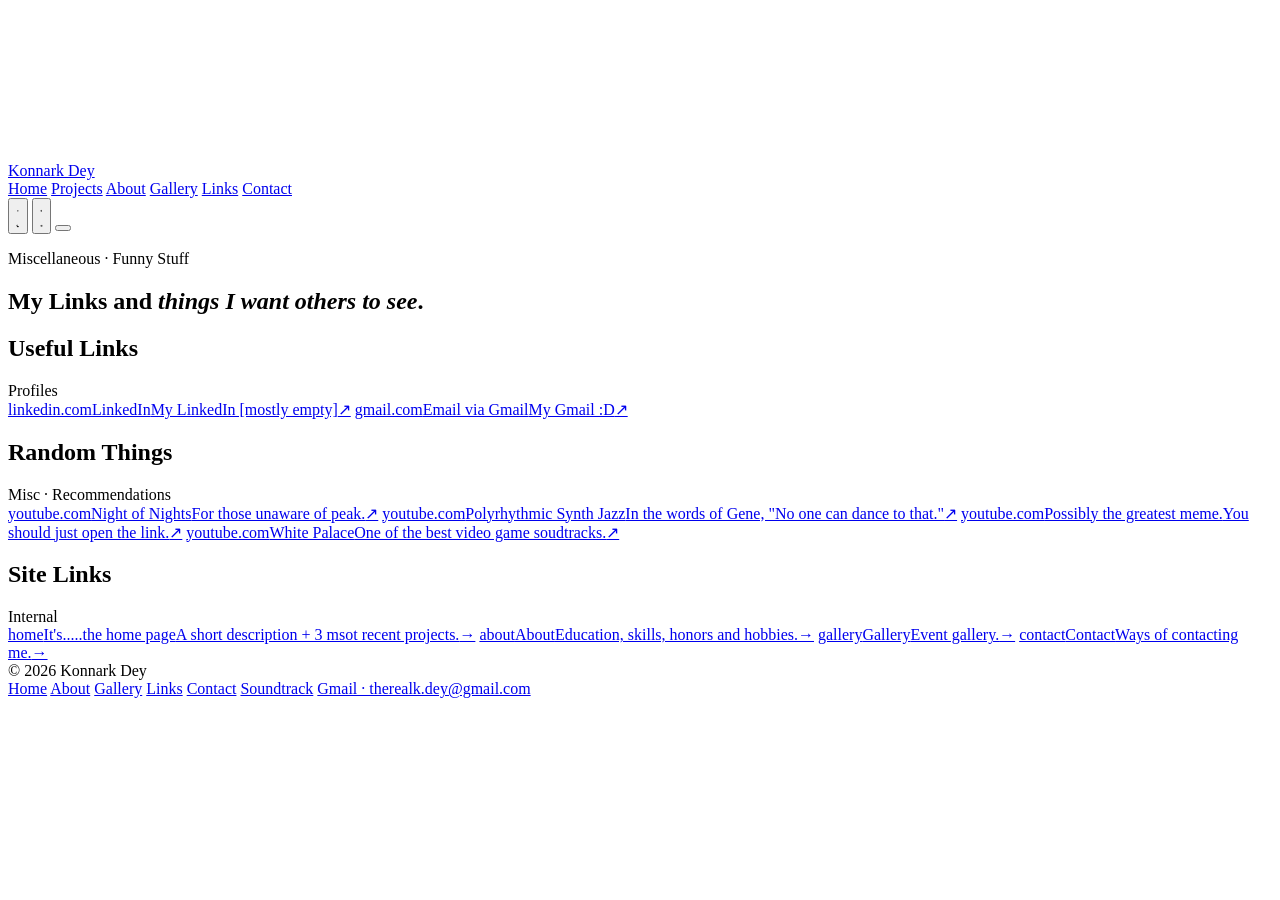
==== links.html @ c73c2dc3 "Add files via upload" ====
<!DOCTYPE html>
<html lang="en">
<head>
  <meta charset="UTF-8">
  <meta name="viewport" content="width=device-width, initial-scale=1.0">
  <title>Links — Konnark Dey</title>
  <script>try{var t=localStorage.getItem('theme');if(t==='light'||t==='dark')document.documentElement.dataset.theme=t;}catch(e){}</script>
  <link rel="preconnect" href="https://fonts.googleapis.com">
  <link rel="preconnect" href="https://fonts.gstatic.com" crossorigin>
  <link href="https://fonts.googleapis.com/css2?family=DM+Mono:wght@400;500&family=Manrope:wght@300;400;500;600;700;800&display=swap" rel="stylesheet">
  <link rel="stylesheet" href="css/styles.css">
</head>
<body>
  <svg class="svg-filters" aria-hidden="true">
    <filter id="glass-refraction">
      <feTurbulence type="fractalNoise" baseFrequency="0.015 0.04" numOctaves="2" seed="7" result="noise" />
      <feDisplacementMap in="SourceGraphic" in2="noise" scale="6" xChannelSelector="R" yChannelSelector="G" />
    </filter>
  </svg>

  <header class="site-header">
    <div class="header-inner">
      <a href="index.html" class="brand-mark">
        <span>Konnark Dey</span>
      </a>

      <div class="header-controls">
        <nav class="site-nav" id="primary-nav" aria-label="Primary">
          <a href="index.html">Home</a>
          <a href="projects/project-one.html">Projects</a>
          <a href="about.html">About</a>
          <a href="gallery.html">Gallery</a>
          <a href="links.html" aria-current="page">Links</a>
          <a href="contact.html">Contact</a>
        </nav>

        <button type="button" class="theme-toggle" id="theme-toggle" aria-label="Switch to light mode">
          <svg class="icon-sun" viewBox="0 0 24 24" aria-hidden="true"><circle cx="12" cy="12" r="4"/><path d="M12 2.5v2.2M12 19.3v2.2M2.5 12h2.2M19.3 12h2.2M5.3 5.3l1.6 1.6M17.1 17.1l1.6 1.6M18.7 5.3l-1.6 1.6M6.9 17.1l-1.6 1.6"/></svg>
          <svg class="icon-moon" viewBox="0 0 24 24" aria-hidden="true"><path d="M20 14.5A8 8 0 0 1 9.5 4 8 8 0 1 0 20 14.5z"/></svg>
        </button>

        <button type="button" class="sound-toggle" id="sound-toggle" aria-pressed="false" aria-label="Turn background music on">
          <svg class="icon-off" viewBox="0 0 24 24" aria-hidden="true"><path d="M11 5 6 9H3v6h3l5 4z"/><path d="m16 9.5 5 5M21 9.5l-5 5"/></svg>
          <svg class="icon-on" viewBox="0 0 24 24" aria-hidden="true"><path d="M11 5 6 9H3v6h3l5 4z"/><path d="M15.5 8.5a5 5 0 0 1 0 7"/><path d="M18.5 5.5a9 9 0 0 1 0 13"/></svg>
        </button>

        <button type="button" class="menu-toggle" id="menu-toggle" aria-expanded="false" aria-controls="primary-nav" aria-label="Open menu">
          <span aria-hidden="true"></span><span aria-hidden="true"></span><span aria-hidden="true"></span>
        </button>
      </div>
    </div>
  </header>

  <main class="page-canvas">
    <section class="content-band hero-band" data-atmosphere>
      <div class="section-atmosphere section-atmosphere--ember-burgundy" aria-hidden="true"></div>
      <div class="content-band__inner">
        <p class="hero-eyebrow reveal">Miscellaneous · Funny Stuff</p>
        <h1 class="hero-title reveal">My Links and <em>things I want others to see</em>.</h1>
      </div>
    </section>

    <section class="content-band" data-atmosphere>
      <div class="section-atmosphere section-atmosphere--crimson-violet" aria-hidden="true"></div>
      <div class="content-band__inner">
        <div class="link-group">
          <div class="section-header reveal"><h2>Useful Links</h2><span>Profiles</span></div>
          <div class="link-list">
            <a class="link-row reveal" href="https://www.linkedin.com/in/konnark-pathak-dey" target="_blank" rel="noopener noreferrer"><span class="link-row__host">linkedin.com</span><span class="link-row__title">LinkedIn</span><span class="link-row__desc">My LinkedIn [mostly empty]</span><span class="link-row__arrow" aria-hidden="true">&nearr;</span></a>
            <a class="link-row reveal" href="https://mail.google.com/mail/?view=cm&fs=1&to=therealk.dey@gmail.com&su=Hello%20Konnark" target="_blank" rel="noopener noreferrer"><span class="link-row__host">gmail.com</span><span class="link-row__title">Email via Gmail</span><span class="link-row__desc">My Gmail :D</span><span class="link-row__arrow" aria-hidden="true">&nearr;</span></a>
          </div>
        </div>

        <div class="link-group">
          <div class="section-header reveal"><h2>Random Things</h2><span>Misc · Recommendations</span></div>
          <div class="link-list">
            <a class="link-row reveal" href="https://www.youtube.com/Yuk46XbvwUY" target="_blank" rel="noopener noreferrer"><span class="link-row__host">youtube.com</span><span class="link-row__title">Night of Nights</span><span class="link-row__desc">For those unaware of peak.</span><span class="link-row__arrow" aria-hidden="true">&nearr;</span></a>
            <a class="link-row reveal" href="https://youtu.be/uDMUxDUpFNY" target="_blank" rel="noopener noreferrer"><span class="link-row__host">youtube.com</span><span class="link-row__title">Polyrhythmic Synth Jazz</span><span class="link-row__desc">In the words of Gene, "No one can dance to that."</span><span class="link-row__arrow" aria-hidden="true">&nearr;</span></a>
            <a class="link-row reveal" href="https://www.youtube.com/dQw4w9WgXcQ" target="_blank" rel="noopener noreferrer"><span class="link-row__host">youtube.com</span><span class="link-row__title">Possibly the greatest meme.</span><span class="link-row__desc">You should just open the link.</span><span class="link-row__arrow" aria-hidden="true">&nearr;</span></a>
            <a class="link-row reveal" href="https://www.youtube.com/BZKvtZqRihw" target="_blank" rel="noopener noreferrer"><span class="link-row__host">youtube.com</span><span class="link-row__title">White Palace</span><span class="link-row__desc">One of the best video game soudtracks.</span><span class="link-row__arrow" aria-hidden="true">&nearr;</span></a>
          </div>
        </div>

        <div class="link-group">
          <div class="section-header reveal"><h2>Site Links</h2><span>Internal</span></div>
          <div class="link-list">
            <a class="link-row reveal" href="index.html#work"><span class="link-row__host">home</span><span class="link-row__title">It's.....the home page</span><span class="link-row__desc">A short description + 3 msot recent projects.</span><span class="link-row__arrow" aria-hidden="true">&rarr;</span></a>
            <a class="link-row reveal" href="about.html"><span class="link-row__host">about</span><span class="link-row__title">About</span><span class="link-row__desc">Education, skills, honors and hobbies.</span><span class="link-row__arrow" aria-hidden="true">&rarr;</span></a>
            <a class="link-row reveal" href="gallery.html"><span class="link-row__host">gallery</span><span class="link-row__title">Gallery</span><span class="link-row__desc">Event gallery.</span><span class="link-row__arrow" aria-hidden="true">&rarr;</span></a>
            <a class="link-row reveal" href="contact.html"><span class="link-row__host">contact</span><span class="link-row__title">Contact</span><span class="link-row__desc">Ways of contacting me.</span><span class="link-row__arrow" aria-hidden="true">&rarr;</span></a>
          </div>
        </div>
      </div>
    </section>
  </main>

  <footer class="site-footer">
    <div class="footer-inner">
      <span>&copy; 2026 Konnark Dey</span>
      <div class="footer-links">
        <a href="index.html">Home</a>
        <a href="about.html">About</a>
        <a href="gallery.html">Gallery</a>
        <a href="links.html">Links</a>
        <a href="contact.html">Contact</a>
        <a href="music.html" data-open-soundtrack>Soundtrack</a>
        <a href="https://mail.google.com/mail/?view=cm&fs=1&to=therealk.dey@gmail.com&su=Hello%20Konnark" target="_blank" rel="noopener noreferrer">Gmail · therealk.dey@gmail.com</a>
      </div>
    </div>
  </footer>

  <script src="js/timeline.js"></script>
  <script src="js/music-player.js"></script>
  <script src="js/gallery.js"></script>
  <script src="js/main.js"></script>
</body>
</html>
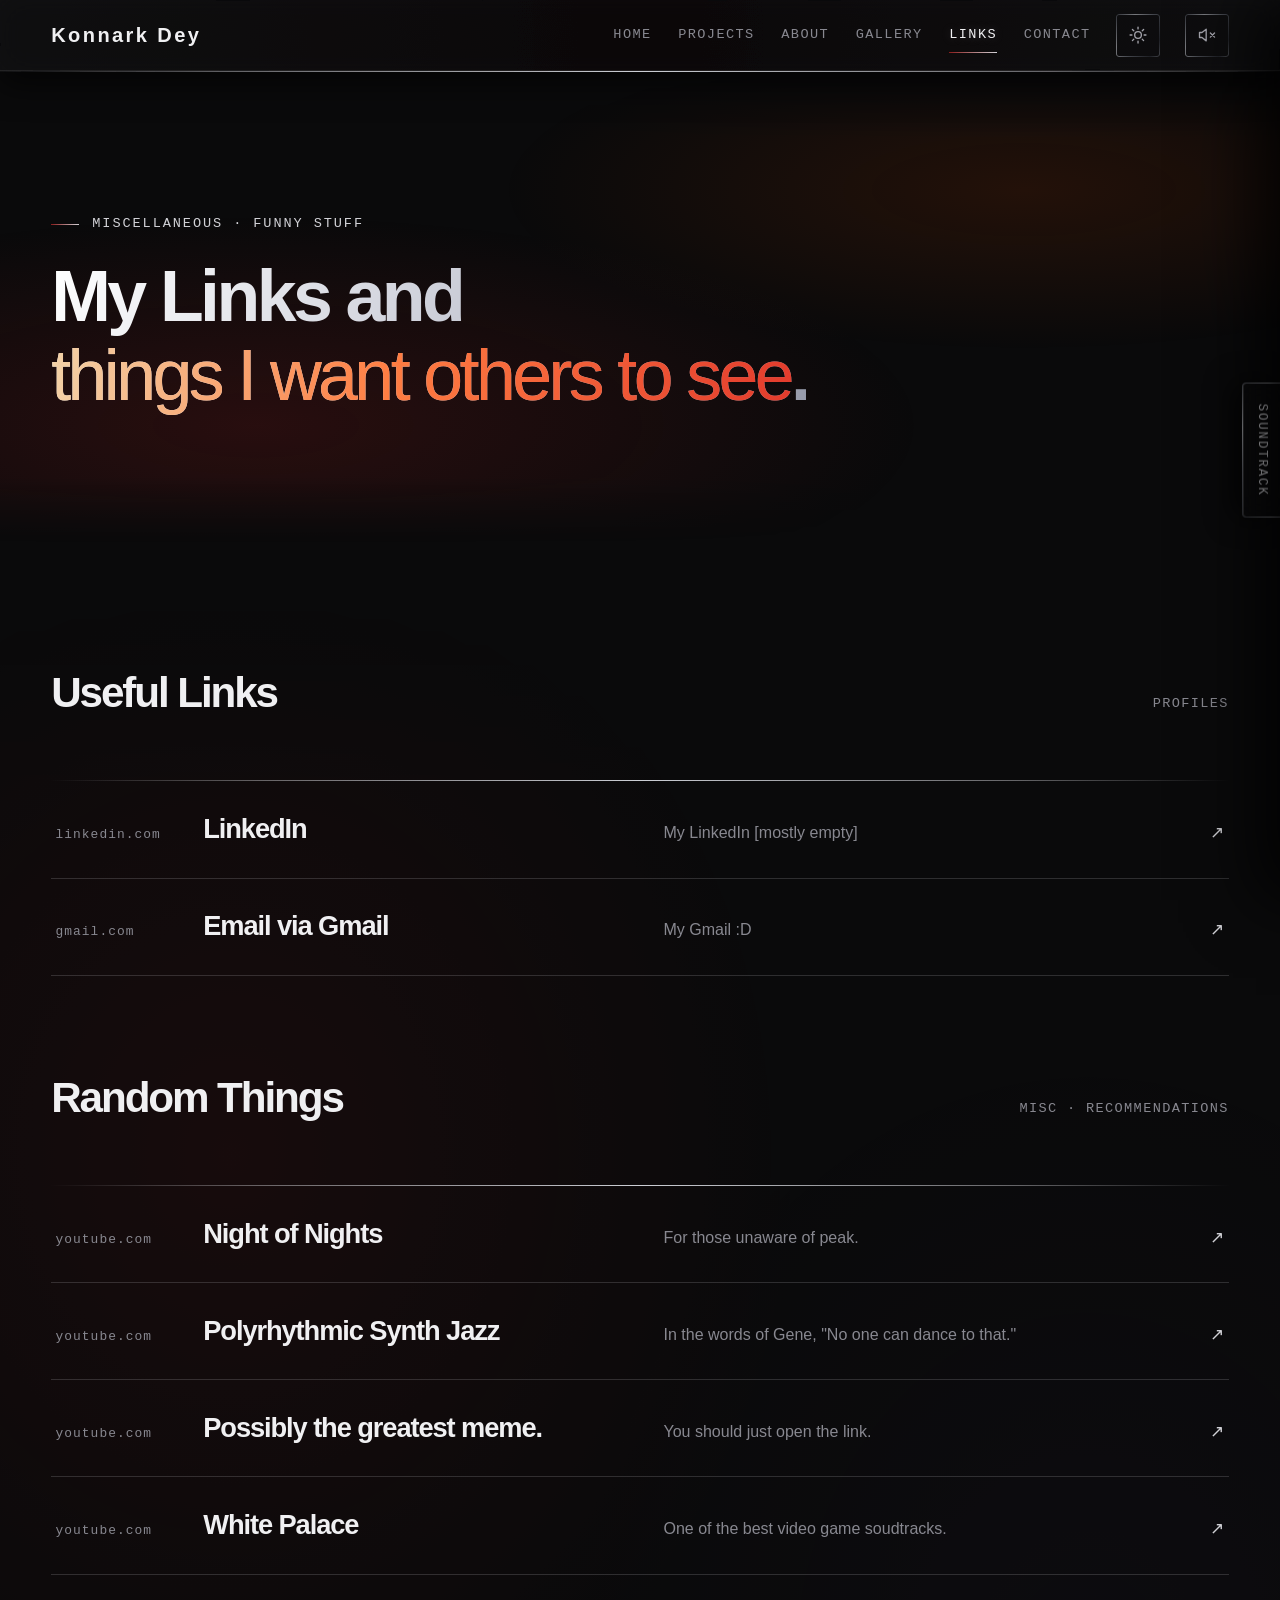
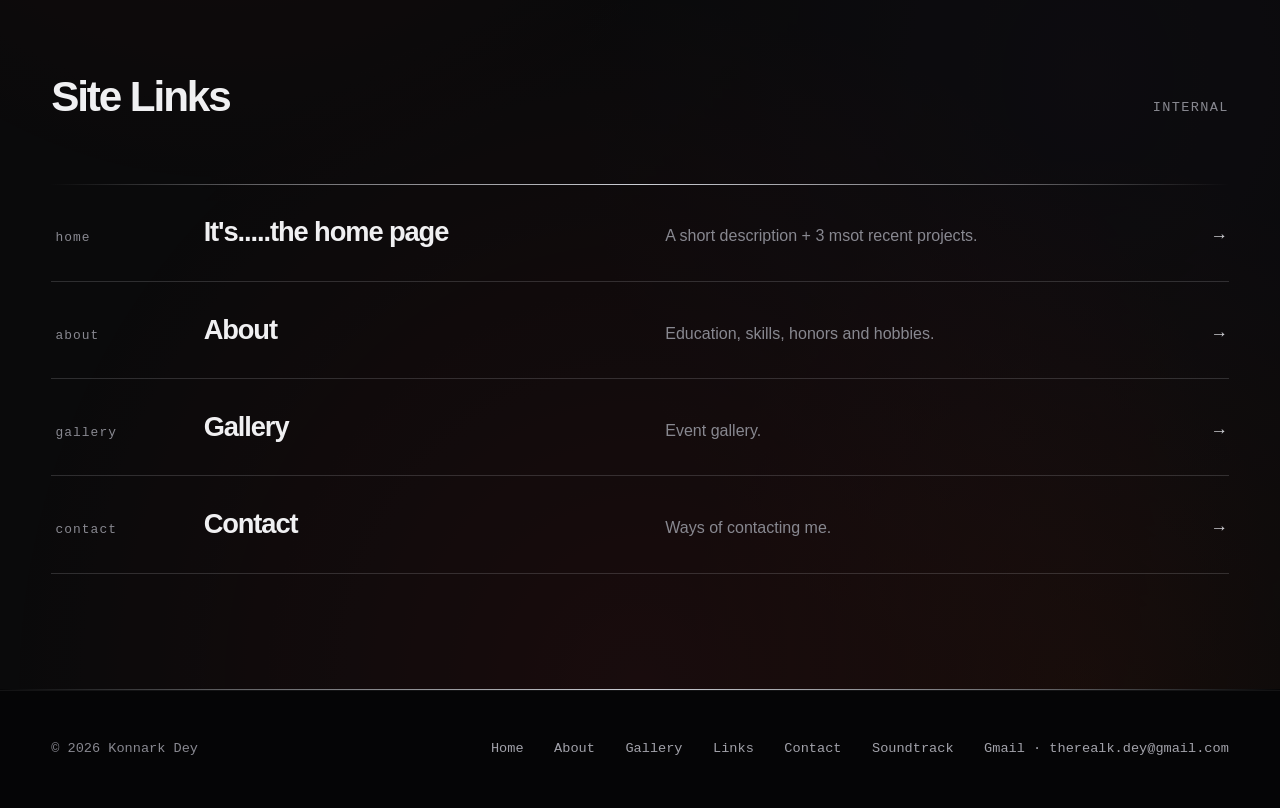
==== commit a43c0c36: "Update links.html" ====
--- a/links.html
+++ b/links.html
@@ -74,10 +74,10 @@
         <div class="link-group">
           <div class="section-header reveal"><h2>Random Things</h2><span>Misc · Recommendations</span></div>
           <div class="link-list">
-            <a class="link-row reveal" href="https://www.youtube.com/Yuk46XbvwUY" target="_blank" rel="noopener noreferrer"><span class="link-row__host">youtube.com</span><span class="link-row__title">Night of Nights</span><span class="link-row__desc">For those unaware of peak.</span><span class="link-row__arrow" aria-hidden="true">&nearr;</span></a>
+            <a class="link-row reveal" href="https://www.youtube.com/watch?v=Yuk46XbvwUY" target="_blank" rel="noopener noreferrer"><span class="link-row__host">youtube.com</span><span class="link-row__title">Night of Nights</span><span class="link-row__desc">For those unaware of peak.</span><span class="link-row__arrow" aria-hidden="true">&nearr;</span></a>
             <a class="link-row reveal" href="https://youtu.be/uDMUxDUpFNY" target="_blank" rel="noopener noreferrer"><span class="link-row__host">youtube.com</span><span class="link-row__title">Polyrhythmic Synth Jazz</span><span class="link-row__desc">In the words of Gene, "No one can dance to that."</span><span class="link-row__arrow" aria-hidden="true">&nearr;</span></a>
-            <a class="link-row reveal" href="https://www.youtube.com/dQw4w9WgXcQ" target="_blank" rel="noopener noreferrer"><span class="link-row__host">youtube.com</span><span class="link-row__title">Possibly the greatest meme.</span><span class="link-row__desc">You should just open the link.</span><span class="link-row__arrow" aria-hidden="true">&nearr;</span></a>
-            <a class="link-row reveal" href="https://www.youtube.com/BZKvtZqRihw" target="_blank" rel="noopener noreferrer"><span class="link-row__host">youtube.com</span><span class="link-row__title">White Palace</span><span class="link-row__desc">One of the best video game soudtracks.</span><span class="link-row__arrow" aria-hidden="true">&nearr;</span></a>
+            <a class="link-row reveal" href="https://www.youtube.com/watch?v=dQw4w9WgXcQ" target="_blank" rel="noopener noreferrer"><span class="link-row__host">youtube.com</span><span class="link-row__title">Possibly the greatest meme.</span><span class="link-row__desc">You should just open the link.</span><span class="link-row__arrow" aria-hidden="true">&nearr;</span></a>
+            <a class="link-row reveal" href="https://www.youtube.com/watch?v=BZKvtZqRihw" target="_blank" rel="noopener noreferrer"><span class="link-row__host">youtube.com</span><span class="link-row__title">White Palace</span><span class="link-row__desc">One of the best video game soudtracks.</span><span class="link-row__arrow" aria-hidden="true">&nearr;</span></a>
           </div>
         </div>
 
--- a/css/styles.css
+++ b/css/styles.css
@@ -0,0 +1,2308 @@
+/* css/styles.css */
+
+:root {
+  --header-h: 72px;
+  /* Core Obsidian & Charcoal Surfaces */
+  --bg-void: #070708;
+  --bg-color: #0a0a0b;
+  --bg-surface: #111114;
+  --bg-elevated: #17171b;
+  --bg-chrome-bar: #050506;
+  --surf-deep: #0b0b0d;
+  --surface-rgb: 12 12 14;   /* translucent panel colour */
+  --scrim-rgb: 5 5 6;
+  --line-rgb: 209 209 214;   /* hairlines */
+  --shadow-rgb: 0 0 0;
+  --title-grad: linear-gradient(115deg, #ffffff 0%, #d3d5de 42%, #8f94a5 100%);
+  --accent-grad: linear-gradient(100deg, #f2d4aa 0%, #ff7d42 46%, #e23a2c 100%);
+
+  /* Restrained Crimson, Ember & Deep Atmospheric Accents */
+  --accent-crimson: #8a1c1c;
+  --accent-crimson-bright: #a82424;
+  --accent-ember: #c04000;
+  --accent-burgundy: #3b0d11;
+  --accent-violet: #22192e;
+
+  /* Cool Silver & Gunmetal Metallic Palette */
+  --metal-light: #d1d1d6;
+  --metal-mid: #7e7e88;
+  --metal-dark: #3a3a40;
+  --metal-border-subtle: rgb(var(--line-rgb) / 0.18);
+  --metal-border-bright: rgb(var(--line-rgb) / 0.42);
+  --glass-bg: rgb(var(--surface-rgb) / 0.68);
+
+  /* Chrome edge finish (from portfolio-1). Used for EDGES only, never fills. */
+  --metal: linear-gradient(120deg, #525762 0%, #e1e4eb 16%, #777d89 31%, #30343d 48%, #c0c5d0 65%, #5d626d 83%, #e3e5e9 100%);
+  --metal-hot: linear-gradient(120deg, #6e303b 0%, #f1b1b3 16%, #a34e5c 32%, #30343d 48%, #e1e4eb 64%, #c04000 82%, #e3e5e9 100%);
+  --metal-line: linear-gradient(90deg, transparent, rgba(209,209,214,.45) 18%, rgba(225,228,235,.9) 50%, rgba(209,209,214,.45) 82%, transparent);
+
+  /* Typography — Manrope + DM Mono (from portfolio-1) */
+  --text-primary: #f0f0f2;
+  --text-secondary: #a2a2aa;
+  --text-muted: #888890;
+
+  --font-display: 'Manrope', 'Segoe UI', sans-serif;
+  --font-sans: 'Manrope', 'Segoe UI', -apple-system, BlinkMacSystemFont, sans-serif;
+  --font-mono: 'DM Mono', Consolas, monospace;
+
+  /* Motion Curves */
+  --ease-editorial: cubic-bezier(0.19, 1, 0.22, 1);
+  --ease-accelerate-in: cubic-bezier(0.32, 0, 0.2, 1);
+}
+/* light backing for transparent PNGs (opaque images are unaffected) */
+:root { --img-backing: #f2eee8; }
+
+.project-card__media img,
+.stage-media figure img,
+.gallery-item__btn img,
+.lightbox__img {
+  background-color: var(--img-backing);
+}
+
+/* =========================================================
+   LIGHT THEME  (html[data-theme="light"], set by the header toggle)
+   ========================================================= */
+html[data-theme="light"] {
+  color-scheme: light;
+  --bg-void: #ebe8e3;
+  --bg-color: #f5f3ef;
+  --bg-surface: #ffffff;
+  --bg-elevated: #fbfaf8;
+  --bg-chrome-bar: #ece9e4;
+  --surf-deep: #eeebe6;
+  --surface-rgb: 250 248 245;
+  --scrim-rgb: 238 235 230;
+  --line-rgb: 40 42 54;
+  --shadow-rgb: 168 156 146;
+
+  --text-primary: #15151a;
+  --text-secondary: #40414c;
+  --text-muted: #585965;
+
+  --metal-light: #4b4e5a;
+  --metal-mid: #8b8f9b;
+  --metal-dark: #c9ccd4;
+  --accent-crimson: #a31c1c;
+  --accent-crimson-bright: #a81d1d;
+  --accent-ember: #b04000;
+
+  --metal: linear-gradient(120deg, #8d929d 0%, #ffffff 16%, #a3a8b3 31%, #595d68 48%, #d9dce3 65%, #80858f 83%, #f4f5f7 100%);
+  --metal-hot: linear-gradient(120deg, #a14452 0%, #ffd9db 16%, #c0616e 32%, #6a3039 48%, #f4e6e7 64%, #c04000 82%, #f6f6f8 100%);
+  --metal-line: linear-gradient(90deg, transparent, rgb(40 42 54 / 0.35) 18%, rgb(40 42 54 / 0.75) 50%, rgb(40 42 54 / 0.35) 82%, transparent);
+  --title-grad: linear-gradient(115deg, #101014 0%, #34363f 50%, #6a6e7e 100%);
+  --accent-grad: linear-gradient(100deg, #b4400f 0%, #c42424 55%, #7e1226 100%);
+}
+
+/* Reset & Invisible Scrollbar */
+*,
+*::before,
+*::after {
+  box-sizing: border-box;
+}
+
+html {
+  font-size: clamp(15px, 0.3vw + 13.6px, 18px); /* whole UI scales with the viewport */
+  background-color: var(--bg-color);
+  color: var(--text-primary);
+  font-family: var(--font-sans);
+  scroll-behavior: smooth;
+  scrollbar-width: none; /* Firefox */
+  -ms-overflow-style: none; /* IE / Edge */
+}
+
+html::-webkit-scrollbar,
+body::-webkit-scrollbar {
+  display: none; /* Chromium / Safari */
+}
+
+body {
+  margin: 0;
+  min-height: 100vh;
+  display: flex;
+  flex-direction: column;
+  background-color: var(--bg-color);
+  color: var(--text-primary);
+  line-height: 1.65;
+  -webkit-font-smoothing: antialiased;
+  overflow-x: clip;
+}
+
+a {
+  color: inherit;
+  text-decoration: none;
+}
+
+img {
+  display: block;
+  max-width: 100%;
+}
+
+:focus-visible {
+  outline: 1px solid var(--metal-light);
+  outline-offset: 3px;
+}
+
+.svg-filters {
+  position: absolute;
+  width: 0;
+  height: 0;
+  pointer-events: none;
+}
+
+/* =========================================================
+   ISOLATED GLASS HEADER & METALLIC-BORDERED FOOTER
+   ========================================================= */
+.site-header {
+  position: fixed;
+  top: 0;
+  left: 0;
+  right: 0;
+  height: var(--header-h);
+  z-index: 1000;
+  isolation: isolate;
+  background: rgb(var(--surface-rgb) / 0.86);
+  border-bottom: 1px solid transparent;
+  border-image: var(--metal-line) 1;
+  box-shadow:
+    inset 0 -1px 0 rgb(var(--line-rgb) / 0.1),
+    0 12px 32px rgb(var(--shadow-rgb) / 0.65);
+}
+
+@supports (backdrop-filter: blur(16px)) or (-webkit-backdrop-filter: blur(16px)) {
+  .site-header {
+    background: var(--glass-bg);
+    -webkit-backdrop-filter: blur(16px) saturate(150%) contrast(108%);
+    backdrop-filter: blur(16px) saturate(150%) contrast(108%);
+  }
+}
+
+.site-header::after {
+  content: '';
+  position: absolute;
+  inset: 0;
+  pointer-events: none;
+  background: linear-gradient(
+    90deg,
+    rgb(var(--line-rgb) / 0.05) 0%,
+    rgba(138, 28, 28, 0.04) 50%,
+    rgb(var(--line-rgb) / 0.05) 100%
+  );
+  filter: url(#glass-refraction);
+  opacity: 0.65;
+}
+
+.header-inner {
+  max-width: calc(1280px + 2 * clamp(1.25rem, 4vw, 3rem));
+  height: 100%;
+  margin: 0 auto;
+  padding: 0 clamp(1.25rem, 4vw, 3rem);
+  display: flex;
+  align-items: center;
+  justify-content: space-between;
+  gap: 1rem;
+  position: relative;
+  z-index: 2;
+}
+
+.brand-mark {
+  display: inline-flex;
+  align-items: center;
+  white-space: nowrap;
+  flex-shrink: 0;
+  font-family: var(--font-display);
+  font-size: 1.15rem;
+  font-weight: 800;
+  letter-spacing: 0.12em;
+  color: var(--text-primary);
+}
+
+.header-controls {
+  display: flex;
+  align-items: center;
+  gap: clamp(0.9rem, 2vw, 1.75rem);
+}
+
+.site-nav {
+  display: flex;
+  align-items: center;
+  gap: clamp(1rem, 2.1vw, 2rem);
+}
+
+.site-nav a {
+  font-family: var(--font-mono);
+  font-size: clamp(0.68rem, 0.22vw + 0.62rem, 0.78rem);
+  letter-spacing: 0.1em;
+  white-space: nowrap;
+  text-transform: uppercase;
+  color: var(--text-muted);
+  padding: 0.35rem 0;
+  position: relative;
+  transition: color 0.3s ease, text-shadow 0.3s ease;
+}
+
+.site-nav a::after {
+  content: '';
+  position: absolute;
+  left: 0;
+  right: 0;
+  bottom: 0;
+  height: 1px;
+  background: linear-gradient(90deg, var(--accent-crimson), var(--metal-light));
+  transform: scaleX(0);
+  transform-origin: left;
+  transition: transform 0.35s var(--ease-editorial);
+}
+
+.site-nav a:hover,
+.site-nav a[aria-current="page"] {
+  color: var(--text-primary);
+  text-shadow: 0 0 10px rgb(var(--line-rgb) / 0.25);
+}
+
+.site-nav a:hover::after,
+.site-nav a[aria-current="page"]::after {
+  transform: scaleX(1);
+}
+
+/* Sound toggle: speaker / speaker-with-cross icon. --pulse (0..1) is written
+   by music-player.js from the live audio level and kept deliberately small. */
+.sound-toggle,
+.theme-toggle {
+  --pulse: 0;
+  display: inline-grid;
+  place-items: center;
+  flex-shrink: 0;
+  width: 2.5rem;
+  height: 2.5rem;
+  padding: 0;
+  border: 1px solid transparent;
+  border-radius: 3px;
+  background: rgb(var(--surface-rgb) / 0.45);
+  color: var(--text-secondary);
+  cursor: pointer;
+  transition: color 0.3s ease, background-color 0.4s ease;
+}
+
+.sound-toggle svg,
+.theme-toggle svg {
+  width: 1.15rem;
+  height: 1.15rem;
+  fill: none;
+  stroke: currentColor;
+  stroke-width: 1.6;
+  stroke-linecap: round;
+  stroke-linejoin: round;
+}
+
+.sound-toggle .icon-on { display: none; }
+.sound-toggle[aria-pressed="true"] .icon-on { display: block; }
+.sound-toggle[aria-pressed="true"] .icon-off { display: none; }
+.sound-toggle:hover,
+.theme-toggle:hover { color: var(--text-primary); }
+
+.theme-toggle .icon-moon { display: none; }
+html[data-theme="light"] .theme-toggle .icon-sun { display: none; }
+html[data-theme="light"] .theme-toggle .icon-moon { display: block; }
+
+.sound-toggle[aria-pressed="true"] {
+  color: var(--text-primary);
+  background: rgba(138, 28, 28, calc(0.14 + var(--pulse) * 0.14));
+  box-shadow: 0 0 calc(3px + var(--pulse) * 10px) rgba(192, 64, 0, calc(0.08 + var(--pulse) * 0.2));
+}
+
+/* Menu button: plain three-line icon (mobile only) */
+.menu-toggle {
+  display: none;
+  flex-shrink: 0;
+  width: 2.5rem;
+  height: 2.5rem;
+  padding: 0;
+  border: 1px solid transparent;
+  border-radius: 3px;
+  background: transparent;
+  cursor: pointer;
+  place-content: center;
+  gap: 5px;
+}
+
+.menu-toggle span {
+  display: block;
+  width: 1.05rem;
+  height: 1.5px;
+  background: var(--text-primary);
+  transition: transform 0.3s var(--ease-editorial), opacity 0.2s ease;
+}
+
+.menu-toggle[aria-expanded="true"] span:nth-child(1) { transform: translateY(6.5px) rotate(45deg); }
+.menu-toggle[aria-expanded="true"] span:nth-child(2) { opacity: 0; }
+.menu-toggle[aria-expanded="true"] span:nth-child(3) { transform: translateY(-6.5px) rotate(-45deg); }
+
+/* Isolated Footer */
+.site-footer {
+  margin-top: auto;
+  position: relative;
+  z-index: 20;
+  isolation: isolate;
+  background: var(--bg-chrome-bar);
+  border-top: 1px solid transparent;
+  border-image: var(--metal-line) 1;
+  box-shadow: inset 0 1px 0 rgb(var(--line-rgb) / 0.07);
+  padding: 2.75rem clamp(1.25rem, 4vw, 3rem);
+}
+
+.footer-inner {
+  max-width: 1280px;
+  margin: 0 auto;
+  display: flex;
+  flex-wrap: wrap;
+  align-items: center;
+  justify-content: space-between;
+  gap: 1.25rem;
+  font-family: var(--font-mono);
+  font-size: 0.78rem;
+  color: var(--text-muted);
+}
+
+.footer-links {
+  display: flex;
+  flex-wrap: wrap;
+  gap: 1.75rem;
+}
+
+.footer-links a {
+  color: var(--text-secondary);
+  transition: color 0.25s ease;
+}
+
+.footer-links a:hover {
+  color: var(--metal-light);
+}
+
+/* =========================================================
+   FLAT HAIRLINE BUTTONS (NO METAL FILL)
+   ========================================================= */
+.btn {
+  display: inline-flex;
+  align-items: center;
+  justify-content: center;
+  gap: 0.55rem;
+  background: rgb(var(--surface-rgb) / 0.42);
+  border: 1px solid transparent;
+  color: var(--text-primary);
+  font-family: var(--font-mono);
+  font-size: 0.78rem;
+  letter-spacing: 0.08em;
+  text-transform: uppercase;
+  padding: 0.72rem 1.35rem;
+  border-radius: 3px;
+  cursor: pointer;
+  transition:
+    background-color 0.3s ease,
+    border-color 0.3s ease,
+    color 0.3s ease,
+    box-shadow 0.3s ease;
+}
+
+.btn:hover {
+  background: rgba(138, 28, 28, 0.18);
+  color: var(--text-primary);
+  box-shadow: 0 0 18px rgba(138, 28, 28, 0.25);
+}
+
+.btn:active {
+  transform: translateY(1px);
+}
+
+.btn--accent {
+  background: rgba(138, 28, 28, 0.14);
+}
+
+.btn--accent:hover {
+  background: rgba(138, 28, 28, 0.28);
+  box-shadow: 0 0 20px rgba(192, 64, 0, 0.24);
+}
+
+/* =========================================================
+   RIGHT-EDGE POP-OUT SOUNDTRACK TAB & DRAWER (METALLIC EDGE)
+   ========================================================= */
+.soundtrack-tab {
+  position: fixed;
+  right: 0;
+  top: 50%;
+  transform: translateY(-50%);
+  z-index: 1050;
+  writing-mode: vertical-rl;
+  text-orientation: mixed;
+  background: rgb(var(--surface-rgb) / 0.82);
+  border: 1px solid var(--metal-border-subtle);
+  border-right: none;
+  border-radius: 4px 0 0 4px;
+  padding: 1.15rem 0.65rem;
+  color: var(--metal-light);
+  font-family: var(--font-mono);
+  font-size: 0.72rem;
+  letter-spacing: 0.14em;
+  text-transform: uppercase;
+  cursor: pointer;
+  box-shadow:
+    inset 1px 0 0 rgba(255, 255, 255, 0.12),
+    -8px 0 28px rgb(var(--shadow-rgb) / 0.6);
+  transition:
+    background-color 0.3s ease,
+    border-color 0.3s ease,
+    color 0.3s ease,
+    padding-right 0.3s var(--ease-editorial);
+}
+
+@supports (backdrop-filter: blur(14px)) or (-webkit-backdrop-filter: blur(14px)) {
+  .soundtrack-tab {
+    background: var(--glass-bg);
+    -webkit-backdrop-filter: blur(16px) saturate(150%);
+    backdrop-filter: blur(16px) saturate(150%);
+  }
+}
+
+.soundtrack-tab:hover {
+  border-color: var(--metal-light);
+  color: var(--text-primary);
+  padding-right: 0.85rem;
+  background: rgba(138, 28, 28, 0.22);
+}
+
+.soundtrack-scrim {
+  position: fixed;
+  inset: 0;
+  z-index: 1080;
+  background: rgb(var(--scrim-rgb) / 0.68);
+  opacity: 0;
+  pointer-events: none;
+  transition: opacity 0.4s var(--ease-editorial);
+}
+
+.soundtrack-scrim.is-open {
+  opacity: 1;
+  pointer-events: auto;
+}
+
+.soundtrack-drawer {
+  position: fixed;
+  top: 0;
+  right: 0;
+  bottom: 0;
+  width: min(430px, 92vw);
+  z-index: 1100;
+  isolation: isolate;
+  display: flex;
+  flex-direction: column;
+  background: rgb(var(--surface-rgb) / 0.94);
+  border-left: 1px solid var(--metal-border-bright);
+  box-shadow:
+    inset 1px 0 0 rgba(255, 255, 255, 0.16),
+    -24px 0 64px rgb(var(--shadow-rgb) / 0.82);
+  transform: translateX(100%);
+  transition: transform 0.5s var(--ease-editorial);
+}
+
+@supports (backdrop-filter: blur(20px)) or (-webkit-backdrop-filter: blur(20px)) {
+  .soundtrack-drawer {
+    background: rgb(var(--surface-rgb) / 0.78);
+    -webkit-backdrop-filter: blur(22px) saturate(160%);
+    backdrop-filter: blur(22px) saturate(160%);
+  }
+}
+
+.soundtrack-drawer::before {
+  content: '';
+  position: absolute;
+  inset: 0;
+  pointer-events: none;
+  background:
+    radial-gradient(circle at 85% 15%, rgba(138, 28, 28, 0.16), transparent 55%),
+    radial-gradient(circle at 15% 85%, rgba(58, 58, 64, 0.18), transparent 60%);
+  z-index: 0;
+}
+
+.soundtrack-drawer.is-open {
+  transform: translateX(0);
+}
+
+.drawer-inner {
+  position: relative;
+  z-index: 1;
+  height: 100%;
+  display: flex;
+  flex-direction: column;
+  padding: 1.5rem 1.75rem;
+  overflow-y: auto;
+  scrollbar-width: none;
+}
+
+.drawer-inner::-webkit-scrollbar {
+  display: none;
+}
+
+.drawer-header {
+  display: flex;
+  align-items: center;
+  justify-content: space-between;
+  gap: 1rem;
+  padding-bottom: 1.15rem;
+  border-bottom: 1px solid var(--metal-border-subtle);
+}
+
+.drawer-header__eyebrow {
+  font-family: var(--font-mono);
+  font-size: 0.72rem;
+  letter-spacing: 0.12em;
+  text-transform: uppercase;
+  color: var(--metal-light);
+  margin: 0;
+}
+
+/* Flat Hairline Close Button (No Metal Fill) */
+.drawer-close {
+  background: transparent;
+  border: 1px solid transparent;
+  color: var(--text-secondary);
+  font-family: var(--font-mono);
+  font-size: 0.72rem;
+  letter-spacing: 0.08em;
+  text-transform: uppercase;
+  padding: 0.42rem 0.75rem;
+  border-radius: 3px;
+  cursor: pointer;
+  transition: border-color 0.25s ease, color 0.25s ease, background-color 0.25s ease;
+}
+
+.drawer-close:hover {
+  color: var(--text-primary);
+  background: rgba(138, 28, 28, 0.16);
+}
+
+.drawer-now-playing {
+  display: grid;
+  grid-template-columns: 76px 1fr;
+  gap: 1rem;
+  align-items: center;
+  padding: 1.25rem 0;
+}
+
+/* Metallic Frame around Cover Art */
+.drawer-cover {
+  width: 76px;
+  height: 76px;
+  background:
+    linear-gradient(var(--bg-color), var(--bg-color)) padding-box,
+    var(--metal) border-box;
+  border: 1px solid transparent;
+  border-radius: 3px;
+  overflow: hidden;
+  box-shadow: 0 8px 20px rgb(var(--shadow-rgb) / 0.65);
+}
+
+.drawer-cover img {
+  width: 100%;
+  height: 100%;
+  object-fit: cover;
+}
+
+.drawer-status {
+  font-family: var(--font-mono);
+  font-size: 0.68rem;
+  letter-spacing: 0.1em;
+  text-transform: uppercase;
+  color: var(--accent-ember);
+  margin: 0 0 0.2rem;
+}
+
+.drawer-track-title {
+  font-family: var(--font-display);
+  font-size: 1.3rem;
+  font-weight: 600;
+  letter-spacing: -0.04em;
+  line-height: 1.15;
+  margin: 0 0 0.2rem;
+}
+
+.drawer-track-artist {
+  font-family: var(--font-mono);
+  font-size: 0.76rem;
+  color: var(--text-secondary);
+  margin: 0;
+}
+
+.drawer-track-note {
+  font-size: 0.84rem;
+  color: var(--text-muted);
+  margin: 0 0 1rem;
+}
+
+.scrubber {
+  width: 100%;
+  height: 5px;
+  background: var(--metal-dark);
+  border-radius: 2px;
+  cursor: pointer;
+  position: relative;
+  margin-bottom: 0.45rem;
+}
+
+.scrubber__fill {
+  height: 100%;
+  width: 0%;
+  background: linear-gradient(90deg, var(--metal-light), var(--accent-crimson), var(--accent-ember));
+  box-shadow: 0 0 8px rgba(138, 28, 28, 0.6);
+  pointer-events: none;
+}
+
+.time-row {
+  display: flex;
+  justify-content: space-between;
+  font-family: var(--font-mono);
+  font-size: 0.7rem;
+  color: var(--text-muted);
+  margin-bottom: 1.25rem;
+}
+
+/* Flat Hairline Category Tabs (No Metal Fill) */
+.drawer-tabs {
+  display: flex;
+  flex-wrap: wrap;
+  gap: 0.45rem;
+  padding: 0.85rem 0;
+  border-top: 1px solid var(--metal-border-subtle);
+  border-bottom: 1px solid var(--metal-border-subtle);
+}
+
+.drawer-tab-btn {
+  background: transparent;
+  border: 1px solid transparent;
+  color: var(--text-secondary);
+  font-family: var(--font-mono);
+  font-size: 0.7rem;
+  letter-spacing: 0.08em;
+  text-transform: uppercase;
+  padding: 0.38rem 0.68rem;
+  border-radius: 3px;
+  cursor: pointer;
+  transition: border-color 0.25s ease, color 0.25s ease, background-color 0.25s ease;
+}
+
+.drawer-tab-btn:hover {
+  color: var(--text-primary);
+  border-color: var(--metal-border-subtle);
+}
+
+.drawer-tab-btn[aria-selected="true"] {
+  color: var(--text-primary);
+  border-color: var(--metal-light);
+  background: rgba(138, 28, 28, 0.18);
+}
+
+.playlist {
+  list-style: none;
+  margin: 0.5rem 0 0;
+  padding: 0;
+  flex: 1;
+}
+
+.playlist-item {
+  width: 100%;
+  display: grid;
+  grid-template-columns: 2rem 1fr auto;
+  align-items: center;
+  gap: 0.7rem;
+  text-align: left;
+  background: transparent;
+  border: none;
+  border-bottom: 1px solid rgb(var(--line-rgb) / 0.09);
+  padding: 0.85rem 0.5rem;
+  color: var(--text-primary);
+  cursor: pointer;
+  transition: background-color 0.25s ease, color 0.25s ease;
+}
+
+.playlist-item:hover {
+  background: rgb(var(--line-rgb) / 0.05);
+}
+
+.playlist-item.is-active {
+  background: rgba(138, 28, 28, 0.16);
+  color: var(--metal-light);
+}
+
+.playlist-item__idx {
+  font-family: var(--font-mono);
+  font-size: 0.74rem;
+  color: var(--text-muted);
+}
+
+.playlist-item.is-active .playlist-item__idx {
+  color: var(--accent-ember);
+}
+
+.playlist-item__title {
+  display: block;
+  font-weight: 500;
+  font-size: 0.9rem;
+}
+
+.playlist-item__artist {
+  display: block;
+  font-size: 0.76rem;
+  color: var(--text-secondary);
+}
+
+.playlist-item__dur {
+  font-family: var(--font-mono);
+  font-size: 0.72rem;
+  color: var(--text-muted);
+}
+
+.drawer-footer {
+  margin-top: 1.25rem;
+  padding-top: 1rem;
+  border-top: 1px solid var(--metal-border-subtle);
+  display: flex;
+  align-items: center;
+  justify-content: space-between;
+  gap: 1rem;
+}
+
+.volume-control {
+  display: flex;
+  align-items: center;
+  gap: 0.75rem;
+  font-family: var(--font-mono);
+  font-size: 0.72rem;
+  letter-spacing: 0.08em;
+  text-transform: uppercase;
+  color: var(--text-secondary);
+}
+
+/* Hairline slider, fill graded from burgundy to hot red */
+.volume-control input[type="range"] {
+  --fill: 75%;
+  -webkit-appearance: none;
+  appearance: none;
+  width: clamp(90px, 26vw, 150px);
+  height: 16px;
+  margin: 0;
+  background: transparent;
+  cursor: pointer;
+}
+
+.volume-control input[type="range"]::-webkit-slider-runnable-track {
+  height: 3px;
+  border-radius: 3px;
+  background:
+    linear-gradient(90deg, #4a0f14, #9c1f24 55%, #ff5a3c) 0 / var(--fill) 100% no-repeat,
+    rgb(var(--line-rgb) / 0.18);
+}
+
+.volume-control input[type="range"]::-webkit-slider-thumb {
+  -webkit-appearance: none;
+  width: 14px;
+  height: 14px;
+  margin-top: -5.5px;
+  border: 0;
+  border-radius: 50%;
+  background: transparent;   /* invisible grab area: the gradient is the indicator */
+  box-shadow: none;
+}
+
+.volume-control input[type="range"]::-moz-range-track {
+  height: 3px;
+  border-radius: 3px;
+  background: rgb(var(--line-rgb) / 0.18);
+}
+
+.volume-control input[type="range"]::-moz-range-progress {
+  height: 3px;
+  border-radius: 3px;
+  background: linear-gradient(90deg, #4a0f14, #9c1f24 55%, #ff5a3c);
+}
+
+.volume-control input[type="range"]::-moz-range-thumb {
+  width: 14px;
+  height: 14px;
+  border: 0;
+  border-radius: 50%;
+  background: transparent;
+  box-shadow: none;
+}
+
+.volume-control input[type="range"]:focus-visible {
+  outline: 1px solid var(--metal-light);
+  outline-offset: 4px;
+  border-radius: 2px;
+}
+
+/* =========================================================
+   MAIN CONTENT WRAPPER & SMOOTH PAGE TRANSITIONS
+   ========================================================= */
+.page-canvas {
+  position: relative;
+  z-index: 1;
+  isolation: isolate;
+  padding-top: var(--header-h);
+  opacity: 1;
+  transform: translateY(0);
+  transition:
+    opacity 0.42s var(--ease-editorial),
+    transform 0.42s var(--ease-editorial);
+}
+
+.page-canvas.is-exiting {
+  opacity: 0;
+  transform: translateY(-14px);
+  pointer-events: none;
+}
+
+.page-canvas.is-entering {
+  opacity: 0;
+  transform: translateY(16px);
+  transition: none;
+}
+
+.content-band {
+  position: relative;
+  isolation: isolate;
+  padding: clamp(4.5rem, 9vw, 7.5rem) clamp(1.25rem, 4vw, 3rem);
+  --band-intensity: 0.35;
+}
+
+.content-band__inner {
+  max-width: 1280px;
+  margin: 0 auto;
+  position: relative;
+  z-index: 2;
+}
+
+.section-atmosphere {
+  position: absolute;
+  inset: 0;
+  z-index: 0;
+  pointer-events: none;
+  opacity: var(--band-intensity);
+  transition: opacity 0.9s var(--ease-editorial);
+  -webkit-mask-image: linear-gradient(
+    to bottom,
+    transparent 0%,
+    #000 14%,
+    #000 86%,
+    transparent 100%
+  );
+  mask-image: linear-gradient(
+    to bottom,
+    transparent 0%,
+    #000 14%,
+    #000 86%,
+    transparent 100%
+  );
+}
+
+.section-atmosphere--crimson-violet {
+  background:
+    radial-gradient(ellipse 65% 55% at 18% 35%, rgba(138, 28, 28, 0.22), transparent 68%),
+    radial-gradient(ellipse 55% 50% at 85% 65%, rgba(42, 30, 56, 0.22), transparent 72%);
+}
+
+.section-atmosphere--ember-burgundy {
+  background:
+    radial-gradient(ellipse 60% 50% at 80% 25%, rgba(192, 64, 0, 0.14), transparent 68%),
+    radial-gradient(ellipse 70% 60% at 20% 75%, rgba(138, 28, 28, 0.24), transparent 74%);
+}
+
+.section-atmosphere--violet-champagne {
+  background:
+    radial-gradient(ellipse 60% 55% at 25% 40%, rgba(42, 30, 56, 0.24), transparent 70%),
+    radial-gradient(ellipse 50% 45% at 78% 60%, rgb(var(--line-rgb) / 0.08), transparent 68%);
+}
+
+/* =========================================================
+   HOMEPAGE HERO
+   ========================================================= */
+.hero-band {
+  padding-top: clamp(5rem, 11vw, 8.5rem);
+  padding-bottom: clamp(4rem, 8vw, 6.5rem);
+}
+
+.hero-eyebrow {
+  font-family: var(--font-mono);
+  font-size: 0.78rem;
+  letter-spacing: 0.14em;
+  text-transform: uppercase;
+  color: var(--metal-light);
+  margin: 0 0 1.25rem;
+  display: flex;
+  align-items: center;
+  gap: 0.75rem;
+}
+
+.hero-eyebrow::before {
+  content: '';
+  width: 28px;
+  height: 1px;
+  background: linear-gradient(90deg, var(--accent-crimson), var(--metal-light));
+}
+
+.hero-title {
+  font-family: var(--font-display);
+  font-size: clamp(2.6rem, 5.6vw, 4.9rem);
+  font-weight: 600;
+  line-height: 1.1;
+  letter-spacing: -0.05em;
+  max-width: 20ch;
+  margin: 0 0 1.75rem;
+  color: var(--text-primary);
+  padding-bottom: 0.12em;
+  overflow-wrap: break-word;
+  text-wrap: balance;
+}
+
+.hero-title em {
+  font-weight: 400;
+  color: #d6d6dc;
+  white-space: nowrap;
+  padding-right: 0.03em;
+  text-shadow: 0 0 36px rgba(192, 64, 0, 0.28);
+}
+
+.hero-meta-row {
+  display: flex;
+  flex-wrap: wrap;
+  align-items: flex-end;
+  justify-content: space-between;
+  gap: 2rem;
+  padding-top: 1.75rem;
+  border-top: 1px solid transparent;
+  border-image: var(--metal-line) 1;
+}
+
+.hero-bio {
+  max-width: 52ch;
+  margin: 0;
+  color: var(--text-muted);
+  font-size: 1.02rem;
+}
+
+.hero-socials {
+  display: flex;
+  flex-wrap: wrap;
+  gap: 0.75rem;
+}
+
+/* =========================================================
+   2-COLUMN PROJECT CARDS (BRUSHED METALLIC BORDER FINISH)
+   Left: Image + Parallax | Right: Top 1/3 Number + Bottom 2/3 Description
+   ========================================================= */
+.section-header {
+  flex-wrap: wrap;
+  display: flex;
+  align-items: baseline;
+  justify-content: space-between;
+  gap: 1rem;
+  margin-bottom: 3rem;
+}
+
+.section-header h2 {
+  font-family: var(--font-display);
+  font-size: clamp(1.9rem, 3.3vw, 2.6rem);
+  font-weight: 600;
+  letter-spacing: -0.05em;
+  margin: 0;
+  color: var(--text-primary);
+}
+
+.section-header span {
+  font-family: var(--font-mono);
+  font-size: 0.78rem;
+  color: var(--text-muted);
+  text-transform: uppercase;
+  letter-spacing: 0.1em;
+}
+
+.project-list {
+  display: flex;
+  flex-direction: column;
+  gap: 3rem;
+}
+
+.project-card {
+  display: grid;
+  grid-template-columns: minmax(0, 1.15fr) minmax(0, 0.85fr);
+  min-height: clamp(360px, 40vw, 460px);
+  /* Signature Brushed Metallic Edge (padding-box / border-box) */
+  background:
+    linear-gradient(145deg, var(--bg-surface) 0%, var(--bg-color) 100%) padding-box,
+    var(--metal) border-box;
+  border: 1px solid transparent;
+  border-radius: 4px;
+  overflow: hidden;
+  position: relative;
+  box-shadow:
+    inset 0 1px 0 rgba(255, 255, 255, 0.12),
+    inset 0 -1px 0 rgb(var(--shadow-rgb) / 0.75),
+    0 20px 50px rgb(var(--shadow-rgb) / 0.65);
+  transition:
+    transform 0.55s var(--ease-editorial),
+    box-shadow 0.55s var(--ease-editorial);
+}
+
+.project-card:hover {
+  transform: translateY(-5px);
+  background:
+    linear-gradient(145deg, var(--bg-elevated) 0%, var(--surf-deep) 100%) padding-box,
+    var(--metal-hot) border-box;
+  box-shadow:
+    inset 0 1px 0 rgba(255, 255, 255, 0.22),
+    0 22px 55px rgba(138, 28, 28, 0.2),
+    0 12px 32px rgb(var(--shadow-rgb) / 0.75);
+}
+
+.project-card__media {
+  --img-x: 0px;
+  --img-y: 0px;
+  --img-scale: 1;
+  --light-x: 25%;
+  --light-y: 25%;
+  position: relative;
+  overflow: hidden;
+  background: var(--surf-deep);
+  border-right: 1px solid var(--metal-border-subtle);
+}
+
+.project-card__media img {
+  width: 100%;
+  height: 100%;
+  object-fit: cover;
+  will-change: transform;
+  transform: translate3d(var(--img-x), var(--img-y), 0) scale(var(--img-scale));
+  opacity: 0.6;
+  transition:
+    transform 0.75s var(--ease-editorial),
+    filter 0.65s ease;
+  filter: saturate(0.92) contrast(1.05);
+}
+
+.project-card.is-tracking .project-card__media img {
+  transition:
+    transform 0.16s cubic-bezier(0.2, 0.8, 0.2, 1),
+    filter 0.45s ease;
+    opacity 0.45s ease;
+}
+
+.project-card:hover .project-card__media img {
+  --img-scale: 1.07;
+  opacity: 0.8;
+  filter: saturate(1.06) contrast(1.08);
+}
+
+.project-card__media::after {
+  content: '';
+  position: absolute;
+  inset: 0;
+  background:
+    radial-gradient(
+      circle 260px at var(--light-x) var(--light-y),
+      rgb(var(--line-rgb) / 0.14),
+      transparent 70%
+    ),
+    linear-gradient(
+      135deg,
+      rgba(138, 28, 28, 0.14) 0%,
+      transparent 45%,
+      rgb(var(--scrim-rgb) / 0.5) 100%
+    );
+  pointer-events: none;
+  transition: opacity 0.5s ease;
+}
+
+.project-card:hover .project-card__media::after {
+  opacity: 0.75;
+}
+
+/* Right Column: Top 1/3 Number + Bottom 2/3 Description */
+.project-card__right {
+  display: grid;
+  grid-template-rows: 1fr 2fr;
+  height: 100%;
+}
+
+.project-card__number-zone {
+  padding: 1.75rem 2.25rem;
+  display: flex;
+  align-items: flex-start;
+  justify-content: space-between;
+  border-bottom: 1px solid var(--metal-border-subtle);
+  background: linear-gradient(
+    180deg,
+    rgb(var(--line-rgb) / 0.04) 0%,
+    transparent 100%
+  );
+}
+
+.project-card__number {
+  font-family: var(--font-display);
+  font-size: clamp(3.4rem, 5vw, 4.8rem);
+  line-height: 1;
+  font-weight: 300;
+  letter-spacing: -0.06em;
+  color: #e4e4e8;
+}
+
+.project-card__year {
+  font-family: var(--font-mono);
+  font-size: 0.74rem;
+  color: var(--text-muted);
+  letter-spacing: 0.1em;
+}
+
+.project-card__desc-zone {
+  padding: 2rem 2.25rem;
+  display: flex;
+  flex-direction: column;
+  justify-content: space-between;
+  gap: 1.5rem;
+}
+
+.project-card__tag {
+  font-family: var(--font-mono);
+  font-size: 0.74rem;
+  letter-spacing: 0.09em;
+  text-transform: uppercase;
+  color: var(--accent-crimson-bright);
+  margin: 0 0 0.65rem;
+}
+
+.project-card__title {
+  font-family: var(--font-display);
+  font-size: clamp(1.65rem, 2.4vw, 2.15rem);
+  font-weight: 600;
+  letter-spacing: -0.045em;
+  line-height: 1.15;
+  margin: 0 0 0.85rem;
+  color: var(--text-primary);
+}
+
+.project-card__summary {
+  margin: 0;
+  font-size: 0.95rem;
+  color: var(--text-muted);
+  line-height: 1.65;
+}
+
+.project-card__cta {
+  display: inline-flex;
+  align-items: center;
+  gap: 0.5rem;
+  font-family: var(--font-mono);
+  font-size: 0.76rem;
+  letter-spacing: 0.09em;
+  text-transform: uppercase;
+  color: var(--metal-light);
+  transition: gap 0.3s var(--ease-editorial), color 0.3s ease;
+}
+
+.project-card:hover .project-card__cta {
+  gap: 0.85rem;
+  color: var(--accent-ember);
+}
+
+/* =========================================================
+   CONTACTS PAGE (BRUSHED METALLIC PANELS + GMAIL COMPOSE)
+   ========================================================= */
+.contact-grid {
+  display: grid;
+  grid-template-columns: minmax(0, 0.92fr) minmax(0, 1.08fr);
+  gap: 2.5rem;
+  align-items: start;
+}
+
+.contact-panel {
+  background:
+    linear-gradient(145deg, var(--bg-surface) 0%, var(--bg-color) 100%) padding-box,
+    var(--metal) border-box;
+  border: 1px solid transparent;
+  border-radius: 4px;
+  padding: clamp(1.75rem, 3.2vw, 2.5rem);
+  box-shadow:
+    inset 0 1px 0 rgba(255, 255, 255, 0.12),
+    inset 0 -1px 0 rgb(var(--shadow-rgb) / 0.75),
+    0 20px 48px rgb(var(--shadow-rgb) / 0.65);
+}
+
+.contact-panel__eyebrow {
+  font-family: var(--font-mono);
+  font-size: 0.74rem;
+  letter-spacing: 0.11em;
+  text-transform: uppercase;
+  color: var(--accent-crimson-bright);
+  margin: 0 0 0.65rem;
+}
+
+.contact-panel__title {
+  font-family: var(--font-display);
+  font-size: clamp(1.75rem, 2.6vw, 2.35rem);
+  font-weight: 600;
+  letter-spacing: -0.045em;
+  line-height: 1.15;
+  margin: 0 0 0.85rem;
+  color: var(--text-primary);
+}
+
+.contact-panel__copy {
+  margin: 0 0 1.75rem;
+  color: var(--text-muted);
+  font-size: 0.96rem;
+}
+
+.contact-channel-list {
+  display: flex;
+  flex-direction: column;
+  border-top: 1px solid var(--metal-border-subtle);
+  margin-bottom: 1.75rem;
+}
+
+.contact-channel {
+  padding: 1.15rem 0;
+  border-bottom: 1px solid var(--metal-border-subtle);
+  display: flex;
+  flex-direction: column;
+  gap: 0.3rem;
+}
+
+.contact-channel__label {
+  font-family: var(--font-mono);
+  font-size: 0.7rem;
+  letter-spacing: 0.1em;
+  text-transform: uppercase;
+  color: var(--text-muted);
+}
+
+.contact-channel__value {
+  font-family: var(--font-display);
+  font-size: 1.2rem;
+  font-weight: 600;
+  letter-spacing: -0.03em;
+  color: var(--text-primary);
+  transition: color 0.25s ease;
+}
+
+a.contact-channel__value:hover {
+  color: var(--metal-light);
+}
+
+.contact-channel__meta {
+  font-family: var(--font-mono);
+  font-size: 0.74rem;
+  color: var(--text-secondary);
+}
+
+.contact-actions {
+  display: flex;
+  flex-wrap: wrap;
+  gap: 0.75rem;
+}
+
+.contact-form {
+  display: flex;
+  flex-direction: column;
+  gap: 1.25rem;
+}
+
+.form-row {
+  display: grid;
+  grid-template-columns: 1fr 1fr;
+  gap: 1.15rem;
+}
+
+.form-field {
+  display: flex;
+  flex-direction: column;
+  gap: 0.45rem;
+}
+
+.form-field label {
+  font-family: var(--font-mono);
+  font-size: 0.72rem;
+  letter-spacing: 0.09em;
+  text-transform: uppercase;
+  color: var(--metal-light);
+}
+
+.form-field input,
+.form-field select,
+.form-field textarea {
+  width: 100%;
+  background: rgb(var(--surface-rgb) / 0.85);
+  border: 1px solid var(--metal-border-subtle);
+  border-radius: 3px;
+  padding: 0.78rem 0.95rem;
+  color: var(--text-primary);
+  font-family: var(--font-sans);
+  font-size: 0.94rem;
+  transition: border-color 0.25s ease, box-shadow 0.25s ease;
+}
+
+.form-field input::placeholder,
+.form-field textarea::placeholder {
+  color: var(--text-muted);
+}
+
+.form-field input:focus,
+.form-field select:focus,
+.form-field textarea:focus {
+  outline: none;
+  border-color: var(--metal-light);
+  box-shadow: 0 0 16px rgba(138, 28, 28, 0.22);
+}
+
+.form-field textarea {
+  min-height: 132px;
+  resize: vertical;
+}
+
+.contact-feedback {
+  font-family: var(--font-mono);
+  font-size: 0.75rem;
+  color: var(--metal-light);
+  min-height: 1.25rem;
+  margin: 0;
+}
+
+/* =========================================================
+   INDIVIDUAL PROJECT PAGES – VERTICAL TIMELINE ONLY
+   ========================================================= */
+.case-hero {
+  padding-bottom: 3rem;
+  border-bottom: 1px solid transparent;
+  border-image: var(--metal-line) 1;
+}
+
+.case-hero__meta {
+  display: flex;
+  flex-wrap: wrap;
+  gap: 1.5rem;
+  font-family: var(--font-mono);
+  font-size: 0.78rem;
+  color: var(--metal-light);
+  text-transform: uppercase;
+  letter-spacing: 0.09em;
+  margin-bottom: 1.25rem;
+}
+
+.case-hero__title {
+  font-family: var(--font-display);
+  font-size: clamp(2.4rem, 5vw, 4.2rem);
+  font-weight: 600;
+  letter-spacing: -0.05em;
+  line-height: 1.12;
+  margin: 0 0 1.25rem;
+  color: var(--text-primary);
+  padding-bottom: 0.12em;
+  overflow-wrap: break-word;
+  text-wrap: balance;
+}
+
+.case-hero__lead {
+  max-width: 62ch;
+  font-size: 1.08rem;
+  color: var(--text-muted);
+  margin: 0;
+}
+
+.timeline-wrapper {
+  position: relative;
+  max-width: 920px;
+  margin: 0 auto;
+  padding: 2rem 0 4rem;
+}
+
+/* Vertical Metallic Rail */
+.timeline-rail {
+  position: absolute;
+  left: 19px;
+  top: 0;
+  bottom: 0;
+  width: 2px;
+  background: linear-gradient(
+    to bottom,
+    #3a3e47,
+    #c0c5d0 22%,
+    #5d626d 50%,
+    #c0c5d0 78%,
+    #3a3e47
+  );
+}
+
+.timeline-rail__fill {
+  position: absolute;
+  top: 0;
+  left: 0;
+  width: 100%;
+  height: 0%;
+  background: linear-gradient(to bottom, var(--metal-light), var(--accent-crimson), var(--accent-ember));
+  box-shadow: 0 0 12px var(--accent-crimson);
+  transition: height 0.12s linear;
+}
+
+.timeline-stage {
+  position: relative;
+  padding-left: 64px;
+  margin-bottom: 5.5rem;
+  opacity: 0.24;
+  transform: translateY(42px);
+  filter: blur(5px);
+  transition:
+    opacity 0.75s var(--ease-accelerate-in),
+    transform 0.75s var(--ease-accelerate-in),
+    filter 0.75s var(--ease-accelerate-in);
+}
+
+.timeline-stage:last-child {
+  margin-bottom: 1rem;
+}
+
+.timeline-stage.is-approaching {
+  opacity: 0.62;
+  transform: translateY(16px);
+  filter: blur(2px);
+}
+
+.timeline-stage.is-active {
+  opacity: 1;
+  transform: translateY(0);
+  filter: blur(0);
+}
+
+/* Metallic Timeline Node */
+.timeline-node {
+  position: absolute;
+  left: 10px;
+  top: 0.35rem;
+  width: 20px;
+  height: 20px;
+  border-radius: 50%;
+  background:
+    linear-gradient(var(--bg-color), var(--bg-color)) padding-box,
+    var(--metal) border-box;
+  border: 2px solid transparent;
+  box-shadow: inset 0 0 6px rgba(255, 255, 255, 0.15);
+  transition:
+    background 0.45s ease,
+    box-shadow 0.45s ease,
+    transform 0.45s var(--ease-editorial);
+}
+
+.timeline-stage.is-approaching .timeline-node {
+  box-shadow: 0 0 12px rgb(var(--line-rgb) / 0.45);
+}
+
+.timeline-stage.is-active .timeline-node {
+  background:
+    radial-gradient(circle, var(--accent-ember) 25%, var(--accent-crimson) 85%) padding-box,
+    var(--metal-hot) border-box;
+  transform: scale(1.18);
+  box-shadow:
+    0 0 0 4px rgba(138, 28, 28, 0.25),
+    0 0 18px var(--accent-crimson);
+}
+
+/* Metallic-Bordered Timeline Card */
+.timeline-card {
+  background:
+    linear-gradient(145deg, var(--bg-surface), var(--surf-deep)) padding-box,
+    var(--metal) border-box;
+  border: 1px solid transparent;
+  border-radius: 4px;
+  padding: clamp(1.5rem, 3vw, 2.35rem);
+  box-shadow: inset 0 1px 0 rgba(255, 255, 255, 0.08);
+  transition: background 0.5s ease, box-shadow 0.5s ease;
+}
+
+.timeline-stage.is-active .timeline-card {
+  background:
+    linear-gradient(145deg, var(--bg-elevated) 0%, var(--bg-color) 100%) padding-box,
+    var(--metal-hot) border-box;
+  box-shadow:
+    inset 0 1px 0 rgba(255, 255, 255, 0.16),
+    0 18px 44px rgba(138, 28, 28, 0.18);
+}
+
+.timeline-card__step {
+  font-family: var(--font-mono);
+  font-size: 0.74rem;
+  letter-spacing: 0.1em;
+  text-transform: uppercase;
+  color: var(--metal-light);
+  margin: 0 0 0.5rem;
+}
+
+.timeline-card h2 {
+  font-family: var(--font-display);
+  font-size: clamp(1.5rem, 2.6vw, 2.05rem);
+  font-weight: 600;
+  letter-spacing: -0.045em;
+  margin: 0 0 1rem;
+  color: var(--text-primary);
+}
+
+.timeline-card p {
+  color: var(--text-muted);
+  margin: 0 0 1.25rem;
+}
+
+.timeline-card p:last-child {
+  margin-bottom: 0;
+}
+
+.timeline-card figure {
+  margin: 1.5rem 0 0;
+  border: 1px solid var(--metal-border-subtle);
+  border-radius: 3px;
+  overflow: hidden;
+  background: var(--surf-deep);
+}
+
+.timeline-card figure img {
+  display: block;
+  width: 100%;
+  height: auto;
+}
+
+.timeline-card figcaption {
+  padding: 0.75rem 1rem;
+  font-family: var(--font-mono);
+  font-size: 0.74rem;
+  color: var(--text-muted);
+  border-top: 1px solid var(--metal-border-subtle);
+}
+
+.case-nav-footer {
+  max-width: 920px;
+  margin: 2rem auto 0;
+  padding-top: 2rem;
+  border-top: 1px solid var(--metal-border-subtle);
+  display: flex;
+  justify-content: space-between;
+  gap: 1rem;
+}
+
+/* =========================================================
+   METAL EDGE ACCENT (portfolio-1 chrome, edge only)
+   Fills stay dark/transparent. A 1px masked pseudo-element
+   draws the chrome ring, so no metal ever shows through.
+   ========================================================= */
+.btn,
+.sound-toggle,
+.theme-toggle,
+.menu-toggle,
+.drawer-close,
+.drawer-tab-btn {
+  position: relative;
+}
+
+.btn::before,
+.sound-toggle::before,
+.theme-toggle::before,
+.menu-toggle::before,
+.drawer-close::before,
+.drawer-tab-btn::before,
+.soundtrack-tab::before {
+  content: '';
+  position: absolute;
+  inset: -1px;
+  border-radius: inherit;
+  padding: 1px;
+  background: var(--metal);
+  background-size: 220% 100%;
+  background-position: 0% 0;
+  opacity: 0.5;
+  pointer-events: none;
+  -webkit-mask: linear-gradient(#000 0 0) content-box, linear-gradient(#000 0 0);
+  -webkit-mask-composite: xor;
+  mask: linear-gradient(#000 0 0) content-box exclude, linear-gradient(#000 0 0);
+  transition: opacity 0.35s ease, background-position 0.9s var(--ease-editorial);
+}
+
+.btn:hover::before,
+.btn:focus-visible::before,
+.sound-toggle:hover::before,
+.theme-toggle:hover::before,
+.menu-toggle:hover::before,
+.drawer-close:hover::before,
+.soundtrack-tab:hover::before {
+  opacity: 1;
+  background-position: 100% 0;
+}
+
+.btn--accent::before,
+/* Playing: fill matches the Gmail (accent) buttons and never changes.
+   The level light is a blurred halo in the same gradient as the Gmail button edge,
+   clipped so only the part outside the button shows (nothing bleeds into the fill). */
+.sound-toggle[aria-pressed="true"] {
+  color: var(--text-primary);
+  background: rgba(138, 28, 28, 0.14);
+}
+
+.sound-toggle::after {
+  content: '';
+  position: absolute;
+  inset: -3px;
+  border-radius: 6px;
+  background: var(--metal-hot);
+  background-size: 220% 100%;
+  filter: blur(8px);
+  clip-path: polygon(
+    evenodd,
+    -40px -40px, calc(100% + 40px) -40px, calc(100% + 40px) calc(100% + 40px), -40px calc(100% + 40px), -40px -40px,
+    3px 3px, 3px calc(100% - 3px), calc(100% - 3px) calc(100% - 3px), calc(100% - 3px) 3px, 3px 3px
+  );
+  opacity: 0;
+  pointer-events: none;
+}
+
+.sound-toggle[aria-pressed="true"]::after {
+  opacity: calc(var(--pulse) * 1.1);
+}
+
+html[data-theme="light"] .sound-toggle::after {
+  background: linear-gradient(120deg, #c42424 0%, #d9531a 50%, #8a1c1c 100%);
+  filter: blur(6px);
+}
+
+html[data-theme="light"] .sound-toggle[aria-pressed="true"]::after {
+  opacity: min(1, calc(0.3 + var(--pulse) * 1.2));
+}
+
+.drawer-tab-btn::before { opacity: 0; }
+.drawer-tab-btn:hover::before { opacity: 0.4; }
+.drawer-tab-btn[aria-selected="true"]::before { opacity: 1; background: var(--metal-hot); }
+.drawer-tab-btn[aria-selected="true"] { border-color: transparent; }
+
+/* =========================================================
+   ABOUT + LINKS PAGES (no timeline)
+   ========================================================= */
+.panel {
+  position: relative;
+  min-width: 0;
+  padding: clamp(1.4rem, 2.6vw, 2.2rem);
+  background:
+    linear-gradient(145deg, var(--bg-surface) 0%, var(--bg-color) 100%) padding-box,
+    var(--metal) border-box;
+  border: 1px solid transparent;
+  border-radius: 4px;
+  box-shadow: inset 0 1px 0 rgba(255, 255, 255, 0.1), 0 20px 44px rgb(var(--shadow-rgb) / 0.6);
+  transition: transform 0.5s var(--ease-editorial), box-shadow 0.5s var(--ease-editorial);
+}
+
+.card-grid .panel:hover { transform: translateY(-4px); box-shadow: inset 0 1px 0 rgba(255,255,255,.16), 0 22px 50px rgba(138, 28, 28, 0.18), 0 12px 30px rgba(0,0,0,.7); }
+
+.panel__title { font-family: var(--font-display); font-size: clamp(1.15rem, 1.1rem + 0.5vw, 1.5rem); font-weight: 600; letter-spacing: -0.04em; line-height: 1.2; margin: 0 0 0.9rem; }
+.panel__eyebrow { font-family: var(--font-mono); font-size: 0.74rem; font-weight: 400; letter-spacing: 0.12em; text-transform: uppercase; color: var(--accent-crimson-bright); margin: 0 0 1rem; }
+.panel__num { display: block; font-family: var(--font-display); font-size: 2.4rem; font-weight: 300; letter-spacing: -0.06em; line-height: 1; color: var(--metal-mid); margin-bottom: 1.1rem; }
+.panel p { margin: 0 0 1.2rem; color: var(--text-muted); font-size: 0.95rem; }
+.panel__tag { font-family: var(--font-mono); font-size: 0.72rem; letter-spacing: 0.1em; text-transform: uppercase; color: var(--metal-light); }
+
+.about-grid { display: grid; grid-template-columns: repeat(auto-fit, minmax(min(100%, 320px), 1fr)); gap: clamp(1.25rem, 3vw, 2.5rem); align-items: stretch; }
+.data-list { margin: 0; }
+.data-list div { display: grid; grid-template-columns: minmax(6.5rem, 0.4fr) 1fr; gap: 1rem; padding: 0.85rem 0; border-bottom: 1px solid var(--metal-border-subtle); }
+.data-list div:last-child { border-bottom: 0; }
+.data-list dt { font-family: var(--font-mono); font-size: 0.72rem; letter-spacing: 0.1em; text-transform: uppercase; color: var(--text-muted); padding-top: 0.2em; }
+.data-list dd { margin: 0; color: var(--text-primary); overflow-wrap: anywhere; }
+
+.stat-grid { display: grid; grid-template-columns: repeat(2, minmax(0, 1fr)); gap: clamp(0.8rem, 2vw, 1.25rem); }
+.stat { display: flex; flex-direction: column; justify-content: center; gap: 0.5rem; padding: clamp(1.1rem, 2.4vw, 1.8rem); border: 1px solid var(--metal-border-subtle); border-radius: 4px; background: rgba(255, 255, 255, 0.015); }
+.stat strong { font-family: var(--font-display); font-size: clamp(2rem, 1.4rem + 2.4vw, 3.6rem); font-weight: 300; letter-spacing: -0.06em; line-height: 1; color: var(--text-primary); }
+.stat span { font-family: var(--font-mono); font-size: 0.72rem; letter-spacing: 0.1em; text-transform: uppercase; color: var(--text-muted); }
+
+.chip-row { display: flex; flex-wrap: wrap; gap: 0.6rem; margin-top: clamp(1.5rem, 3vw, 2.5rem); }
+.chip { font-family: var(--font-mono); font-size: 0.74rem; letter-spacing: 0.08em; text-transform: uppercase; color: var(--text-secondary); padding: 0.45rem 0.85rem; border: 1px solid var(--metal-border-subtle); border-radius: 999px; }
+
+.card-grid { display: grid; grid-template-columns: repeat(auto-fill, minmax(min(100%, 260px), 1fr)); gap: clamp(1.1rem, 2.4vw, 2rem); }
+.now-grid { display: grid; grid-template-columns: repeat(auto-fit, minmax(min(100%, 240px), 1fr)); gap: clamp(1.1rem, 2.4vw, 2rem); }
+.plain-list { list-style: none; margin: 0; padding: 0; display: grid; gap: 0.75rem; color: var(--text-secondary); font-size: 0.95rem; }
+.plain-list li { padding-left: 1rem; position: relative; }
+.plain-list li::before { content: ''; position: absolute; left: 0; top: 0.7em; width: 5px; height: 1px; background: var(--metal-light); }
+
+.link-group + .link-group { margin-top: clamp(3rem, 7vw, 5rem); }
+.link-list { display: flex; flex-direction: column; border-top: 1px solid transparent; border-image: var(--metal-line) 1; }
+.link-row {
+  position: relative;
+  display: grid;
+  grid-template-columns: minmax(6rem, 0.28fr) minmax(0, 1fr) minmax(0, 1.2fr) auto;
+  align-items: baseline;
+  gap: 1rem 1.5rem;
+  padding: clamp(1rem, 2vw, 1.5rem) 0.25rem;
+  border-bottom: 1px solid var(--metal-border-subtle);
+  transition: background-color 0.3s ease, padding 0.4s var(--ease-editorial);
+}
+.link-row:hover { background: linear-gradient(90deg, rgba(138, 28, 28, 0.14), transparent 80%); padding-left: 1rem; }
+.link-row__host { font-family: var(--font-mono); font-size: 0.74rem; letter-spacing: 0.08em; color: var(--text-muted); overflow-wrap: anywhere; }
+.link-row__title { font-family: var(--font-display); font-size: clamp(1.2rem, 1.05rem + 0.7vw, 1.6rem); font-weight: 600; letter-spacing: -0.04em; }
+.link-row__desc { color: var(--text-muted); font-size: 0.92rem; }
+.link-row__arrow { font-family: var(--font-mono); color: var(--metal-light); transition: transform 0.35s var(--ease-editorial), color 0.3s ease; }
+.link-row:hover .link-row__arrow { transform: translate(3px, -3px); color: var(--accent-ember); }
+
+@media (max-width: 720px) {
+  .link-row { grid-template-columns: minmax(0, 1fr) auto; }
+  .link-row__host { grid-column: 1 / -1; }
+  .link-row__desc { grid-column: 1 / -1; }
+  .data-list div { grid-template-columns: 1fr; gap: 0.25rem; }
+}
+
+/* =========================================================
+   MOBILE / TABLET NAVIGATION (icon menu)
+   ========================================================= */
+@media (max-width: 960px) {
+  .menu-toggle { display: inline-grid; }
+
+  .site-nav {
+    position: fixed;
+    top: var(--header-h);
+    left: 0;
+    right: 0;
+    flex-direction: column;
+    align-items: flex-start;
+    gap: 0.25rem;
+    padding: 1rem clamp(1.25rem, 4vw, 3rem) 1.5rem;
+    background: var(--bg-color);
+    border-bottom: 1px solid var(--metal-border-subtle);
+    transform: translateY(-115%);
+    opacity: 0;
+    pointer-events: none;
+    transition: transform 0.35s var(--ease-editorial), opacity 0.3s ease;
+  }
+
+  .site-nav a { padding: 0.8rem 0; font-size: 0.82rem; width: 100%; }
+  .site-nav.is-open { transform: translateY(0); opacity: 1; pointer-events: auto; }
+}
+
+@media (max-width: 560px) {
+  :root { --header-h: 64px; }
+  .brand-mark { font-size: 1.02rem; letter-spacing: 0.1em; }
+  .header-inner { padding-inline: 1rem; }
+  .soundtrack-tab { padding: 0.9rem 0.5rem; }
+  .content-band { padding-right: 2.75rem; } /* keeps text clear of the edge tab */
+}
+
+/* =========================================================
+   TEXT GRADIENTS (visible) + NO ITALICS
+   Padding on the clipped box keeps descenders and the last glyph
+   from being cut off, which is what broke the earlier version.
+   ========================================================= */
+em, i, cite { font-style: normal; }
+
+@supports ((-webkit-background-clip: text) or (background-clip: text)) {
+  .hero-title,
+  .case-hero__title {
+    background-image: var(--title-grad);
+    -webkit-background-clip: text;
+    background-clip: text;
+    -webkit-text-fill-color: transparent;
+    color: transparent;
+    padding: 0.1em 0.08em 0.18em 0;
+    margin-top: -0.1em;
+    margin-bottom: calc(1.5rem - 0.18em);
+  }
+
+  .hero-title em {
+    display: inline-block;
+    font-style: normal;
+    background-image: var(--accent-grad);
+    -webkit-background-clip: text;
+    background-clip: text;
+    -webkit-text-fill-color: transparent;
+    color: transparent;
+    text-shadow: none;
+    white-space: normal;
+    padding: 0.1em 0.06em 0.18em;
+    margin: -0.1em -0.06em -0.18em;
+  }
+
+  .project-card__number {
+    display: inline-block;
+    background-image: var(--title-grad);
+    -webkit-background-clip: text;
+    background-clip: text;
+    -webkit-text-fill-color: transparent;
+    color: transparent;
+    padding: 0.06em 0.06em 0.12em 0;
+  }
+}
+
+/* Last section: its gradient runs all the way down to the footer (no fade-out
+   strip), and it stretches on short pages so there is never a bare gap. */
+.page-canvas { display: flex; flex-direction: column; flex: 1 0 auto; }
+.page-canvas > .content-band:last-child { flex: 1 0 auto; }
+
+.page-canvas > .content-band:last-child > .section-atmosphere {
+  -webkit-mask-image: linear-gradient(to bottom, transparent 0%, #000 14%, #000 100%);
+  mask-image: linear-gradient(to bottom, transparent 0%, #000 14%, #000 100%);
+}
+
+.page-canvas > .content-band:last-child > .section-atmosphere::after {
+  content: '';
+  position: absolute;
+  inset: auto 0 0 0;
+  height: 55%;
+  background:
+    radial-gradient(70% 100% at 50% 100%, rgba(138, 28, 28, 0.26), transparent 72%),
+    radial-gradient(45% 80% at 85% 100%, rgba(192, 64, 0, 0.12), transparent 70%);
+}
+
+/* =========================================================
+   STAGE IMAGES: hover (or tap / keyboard) to reveal pictures
+   Add <div class="stage-media"> with <figure>s inside any stage card.
+   ========================================================= */
+.timeline-card { position: relative; }
+
+.peek-toggle {
+  position: absolute;
+  top: 1rem;
+  right: 1rem;
+  z-index: 2;
+  display: inline-flex;
+  align-items: center;
+  gap: 0.6rem;
+  padding: 0.45rem 0.75rem;
+  font-family: var(--font-mono);
+  font-size: 0.7rem;
+  letter-spacing: 0.1em;
+  text-transform: uppercase;
+  color: var(--text-secondary);
+  background: rgb(var(--surface-rgb) / 0.5);
+  border: 1px solid var(--metal-border-subtle);
+  border-radius: 3px;
+  cursor: pointer;
+  transition: color 0.3s ease, border-color 0.3s ease, background-color 0.3s ease;
+}
+
+.peek-toggle:hover,
+.timeline-card.is-peeking .peek-toggle {
+  color: var(--text-primary);
+  border-color: var(--metal-border-bright);
+}
+
+.peek-toggle__icon { position: relative; width: 9px; height: 9px; }
+.peek-toggle__icon::before,
+.peek-toggle__icon::after { content: ''; position: absolute; background: currentColor; transition: transform 0.35s var(--ease-editorial); }
+.peek-toggle__icon::before { left: 0; right: 0; top: 4px; height: 1px; }
+.peek-toggle__icon::after { top: 0; bottom: 0; left: 4px; width: 1px; }
+.timeline-card.is-peeking .peek-toggle__icon::after { transform: scaleY(0); }
+
+.timeline-card.has-media .timeline-card__step { padding-right: 8rem; }
+
+.stage-media {
+  display: grid;
+  grid-template-rows: 0fr;
+  visibility: hidden;
+  margin-top: 0;
+  transition:
+    grid-template-rows 0.55s var(--ease-editorial),
+    margin-top 0.55s var(--ease-editorial),
+    visibility 0s linear 0.55s;
+}
+
+.stage-media__inner { min-height: 0; overflow: hidden; }
+
+.stage-media__grid {
+  display: grid;
+  grid-template-columns: repeat(auto-fit, minmax(min(100%, 220px), 1fr));
+  gap: 0.85rem;
+}
+
+.stage-media figure {
+  margin: 0;
+  opacity: 0;
+  transform: translateY(12px);
+  transition: opacity 0.5s ease, transform 0.6s var(--ease-editorial);
+}
+
+.stage-media figure img {
+  display: block;
+  width: 100%;
+  aspect-ratio: 16 / 10;
+  object-fit: cover;
+}
+
+.stage-media figcaption { border-top: 1px solid var(--metal-border-subtle); }
+
+/* open states: tap/keyboard (.is-peeking) and, on hover devices, plain hover */
+.timeline-card.is-peeking .stage-media {
+  grid-template-rows: 1fr;
+  visibility: visible;
+  margin-top: 1.5rem;
+  transition:
+    grid-template-rows 0.55s var(--ease-editorial),
+    margin-top 0.55s var(--ease-editorial),
+    visibility 0s;
+}
+
+.timeline-card.is-peeking .stage-media figure { opacity: 1; transform: none; }
+.timeline-card.is-peeking .stage-media figure:nth-child(2) { transition-delay: 0.08s; }
+.timeline-card.is-peeking .stage-media figure:nth-child(3) { transition-delay: 0.16s; }
+
+@media (hover: hover) and (pointer: fine) {
+  .timeline-card.has-media:hover .stage-media {
+    grid-template-rows: 1fr;
+    visibility: visible;
+    margin-top: 1.5rem;
+    transition:
+      grid-template-rows 0.55s var(--ease-editorial) 0.12s,
+      margin-top 0.55s var(--ease-editorial) 0.12s,
+      visibility 0s;
+  }
+  .timeline-card.has-media:hover .stage-media figure { opacity: 1; transform: none; transition-delay: 0.22s; }
+  .timeline-card.has-media:hover .stage-media figure:nth-child(2) { transition-delay: 0.3s; }
+  .timeline-card.has-media:hover .stage-media figure:nth-child(3) { transition-delay: 0.38s; }
+}
+
+@media (max-width: 560px) {
+  .peek-toggle { position: static; margin: 0 0 1rem; }
+  .timeline-card.has-media .timeline-card__step { padding-right: 0; }
+}
+
+@media (prefers-reduced-motion: reduce) {
+  .stage-media, .stage-media figure, .peek-toggle__icon::after { transition: none !important; }
+}
+
+/* =========================================================
+   THEME SWITCH TRANSITION
+   Modern browsers: circular reveal (View Transitions, driven from main.js).
+   Others: short colour cross-fade.
+   ========================================================= */
+::view-transition-old(root),
+::view-transition-new(root) {
+  animation: none;
+  mix-blend-mode: normal;
+}
+::view-transition-old(root) { z-index: 1; }
+::view-transition-new(root) { z-index: 2; }
+
+html.theme-fade *,
+html.theme-fade *::before,
+html.theme-fade *::after {
+  transition:
+    background-color 0.6s ease,
+    color 0.6s ease,
+    border-color 0.6s ease,
+    box-shadow 0.6s ease,
+    fill 0.6s ease,
+    stroke 0.6s ease,
+    opacity 0.6s ease !important;
+}
+
+/* =========================================================
+   GALLERY + LIGHTBOX
+   ========================================================= */
+.gallery-grid { column-width: 270px; column-gap: clamp(1rem, 2vw, 1.6rem); }
+
+.gallery-item {
+  position: relative;
+  break-inside: avoid;
+  margin: 0 0 clamp(1rem, 2vw, 1.6rem);
+  overflow: hidden;
+  border: 1px solid transparent;
+  border-radius: 3px;
+  background:
+    linear-gradient(var(--surf-deep), var(--surf-deep)) padding-box,
+    var(--metal) border-box;
+  box-shadow: 0 18px 40px rgb(var(--shadow-rgb) / 0.5);
+  transition: box-shadow 0.5s var(--ease-editorial), transform 0.5s var(--ease-editorial);
+}
+
+.gallery-item:hover { box-shadow: 0 22px 50px rgba(138, 28, 28, 0.22), 0 12px 30px rgb(var(--shadow-rgb) / 0.55); }
+
+.gallery-item__btn {
+  position: relative;
+  display: block;
+  width: 100%;
+  padding: 0;
+  border: 0;
+  background: none;
+  overflow: hidden;
+  line-height: 0;
+  cursor: zoom-in;
+}
+
+.gallery-item__btn img {
+  display: block;
+  width: 100%;
+  height: auto;
+  transition: transform 1s var(--ease-editorial), filter 0.6s ease;
+}
+
+.gallery-item:hover .gallery-item__btn img,
+.gallery-item__btn:focus-visible img { transform: scale(1.05); filter: brightness(1.08); }
+
+.gallery-item__btn:focus-visible { outline: 2px solid var(--accent-ember); outline-offset: -2px; }
+
+/* Caption: slides up on hover or keyboard focus */
+.gallery-item__caption {
+  position: absolute;
+  inset: auto 0 0 0;
+  padding: 2.75rem 1.1rem 0.95rem;
+  font-family: var(--font-mono);
+  font-size: 0.74rem;
+  letter-spacing: 0.1em;
+  text-transform: uppercase;
+  line-height: 1.4;
+  color: var(--text-primary);
+  background: linear-gradient(to top, rgb(var(--scrim-rgb) / 0.94), rgb(var(--scrim-rgb) / 0));
+  opacity: 0;
+  transform: translateY(10px);
+  transition: opacity 0.4s ease, transform 0.5s var(--ease-editorial);
+  pointer-events: none;
+}
+
+.gallery-item:hover .gallery-item__caption,
+.gallery-item:has(.gallery-item__btn:focus-visible) .gallery-item__caption { opacity: 1; transform: none; }
+
+/* small "expand" glyph, top-right */
+/* round metallic node (same look as the timeline node), centred on hover */
+.gallery-item__expand {
+  position: absolute;
+  top: 50%;
+  left: 50%;
+  width: 20px;                 /* same size as .timeline-node; try 28px for a bigger one */
+  height: 20px;
+  border-radius: 50%;
+  background:
+    radial-gradient(circle, var(--accent-ember) 25%, var(--accent-crimson) 85%) padding-box,
+    var(--metal-hot) border-box;
+  border: 2px solid transparent;
+  box-shadow:
+    0 0 0 4px rgba(138, 28, 28, 0.25),
+    0 0 18px var(--accent-crimson);
+  opacity: 0;
+  transform: translate(-50%, -50%) scale(0.4);
+  transition: opacity 0.4s ease, transform 0.5s var(--ease-editorial);
+  pointer-events: none;
+}
+.gallery-item:hover .gallery-item__expand,
+.gallery-item__btn:focus-visible .gallery-item__expand {
+  opacity: 1;
+  transform: translate(-50%, -50%) scale(1);
+}
+
+/* No hover on touch screens: keep captions visible */
+@media (hover: none) {
+  .gallery-item__caption { opacity: 1; transform: none; padding-top: 2rem; }
+}
+
+/* ---- Lightbox ---- */
+html.lightbox-open { overflow: hidden; }
+
+.lightbox {
+  width: 100vw;
+  height: 100vh;
+  height: 100dvh;
+  max-width: none;
+  max-height: none;
+  margin: 0;
+  padding: 0;
+  border: 0;
+  background: transparent;
+  color: var(--text-primary);
+  overflow: hidden;
+}
+.lightbox[open] { display: block; animation: lb-in 0.4s var(--ease-editorial); }
+.lightbox::backdrop {
+  background: rgb(var(--scrim-rgb) / 0.93);
+  -webkit-backdrop-filter: blur(10px);
+  backdrop-filter: blur(10px);
+}
+.lightbox[open]::backdrop { animation: lb-fade 0.4s ease; }
+@keyframes lb-in { from { opacity: 0; transform: scale(0.97); } to { opacity: 1; transform: none; } }
+@keyframes lb-fade { from { opacity: 0; } to { opacity: 1; } }
+
+.lightbox__stage {
+  position: relative;
+  width: 100%;
+  height: 100%;
+  display: flex;
+  flex-direction: column;
+  align-items: center;
+  justify-content: center;
+  gap: 1.1rem;
+  padding: 4.5rem clamp(0.75rem, 7vw, 6rem) 1.5rem;
+}
+
+.lightbox__frame {
+  position: relative;
+  display: inline-block;
+  max-width: 100%;
+  overflow: hidden;
+  line-height: 0;
+  border: 1px solid transparent;
+  border-radius: 3px;
+  background: linear-gradient(var(--surf-deep), var(--surf-deep)) padding-box, var(--metal) border-box;
+  box-shadow: 0 30px 80px rgb(var(--shadow-rgb) / 0.7);
+}
+
+.lightbox__img {
+  display: block;
+  max-width: 100%;
+  max-height: calc(100vh - 12rem);
+  max-height: calc(100dvh - 12rem);
+  width: auto;
+  height: auto;
+  cursor: zoom-in;
+  transition: transform 0.45s var(--ease-editorial), opacity 0.35s ease;
+}
+.lightbox__img.is-zoomed { transform: scale(2.3); cursor: zoom-out; transition: transform 0.45s var(--ease-editorial); }
+.lightbox__frame.is-loading .lightbox__img { opacity: 0; }
+
+.lightbox__caption {
+  display: grid;
+  gap: 0.35rem;
+  justify-items: center;
+  margin: 0;
+  max-width: 62ch;
+  text-align: center;
+  font-family: var(--font-mono);
+}
+.lightbox__title { font-size: 0.82rem; letter-spacing: 0.12em; text-transform: uppercase; color: var(--text-primary); }
+.lightbox__detail { font-size: 0.78rem; color: var(--text-muted); line-height: 1.5; }
+.lightbox__count { font-size: 0.7rem; letter-spacing: 0.14em; color: var(--text-muted); }
+
+.lb-btn {
+  position: absolute;
+  z-index: 2;
+  display: grid;
+  place-items: center;
+  width: 2.75rem;
+  height: 2.75rem;
+  padding: 0;
+  color: var(--text-secondary);
+  background: rgb(var(--surface-rgb) / 0.6);
+  border: 1px solid var(--metal-border-subtle);
+  border-radius: 3px;
+  cursor: pointer;
+  -webkit-backdrop-filter: blur(8px);
+  backdrop-filter: blur(8px);
+  transition: color 0.3s ease, border-color 0.3s ease;
+}
+.lb-btn svg { width: 1.15rem; height: 1.15rem; fill: none; stroke: currentColor; stroke-width: 1.6; stroke-linecap: round; stroke-linejoin: round; }
+.lb-btn:hover { color: var(--text-primary); border-color: var(--metal-border-bright); }
+.lb-btn[hidden] { display: none; }
+.lb-close { top: 1rem; right: 1rem; }
+.lb-prev { left: clamp(0.5rem, 2vw, 1.5rem); top: 50%; transform: translateY(-50%); }
+.lb-next { right: clamp(0.5rem, 2vw, 1.5rem); top: 50%; transform: translateY(-50%); }
+
+@media (max-width: 700px) {
+  .lightbox__stage { padding-top: 4rem; padding-inline: 0.75rem; }
+  .lb-prev, .lb-next { top: auto; bottom: 0.9rem; transform: none; }
+  .lb-prev { left: 1rem; }
+  .lb-next { right: 1rem; }
+  .lightbox__caption { padding-bottom: 3.2rem; }
+}
+
+@media (prefers-reduced-motion: reduce) {
+  .lightbox[open], .lightbox[open]::backdrop { animation: none; }
+  .lightbox__img, .gallery-item__btn img, .gallery-item__caption { transition: none; }
+}
+
+/* Timeline bullet lists (project pages) */
+.timeline-card .tl-list { list-style: none; margin: 0.25rem 0 0; padding: 0; display: grid; gap: 0.7rem; }
+.timeline-card .tl-list li { position: relative; padding-left: 1.2rem; color: var(--text-muted); }
+.timeline-card .tl-list li::before { content: ''; position: absolute; left: 0; top: 0.72em; width: 6px; height: 6px; border-radius: 50%; background: var(--metal); }
+
+/* Static rows (no link) on the About page */
+.link-row.static { grid-template-columns: minmax(8rem, 0.3fr) minmax(0, 1.3fr) minmax(0, 1fr); cursor: default; }
+.link-row.static:hover { padding-left: 0.25rem; background: none; }
+@media (max-width: 720px) { .link-row.static { grid-template-columns: minmax(0, 1fr); } }
+
+/* Light theme touches that variables alone cannot express */
+html[data-theme="light"] .timeline-rail { background: linear-gradient(to bottom, #c9ccd4, #6d717d 50%, #c9ccd4); }
+html[data-theme="light"] .soundtrack-tab { color: var(--text-primary); }
+html[data-theme="light"] .scrubber { background: rgb(var(--line-rgb) / 0.18); }
+
+/* =========================================================
+   REVEAL ANIMATIONS & RESPONSIVE BREAKPOINTS
+   ========================================================= */
+.reveal {
+  opacity: 0;
+  transform: translateY(22px);
+  transition: opacity 0.75s var(--ease-editorial), transform 0.75s var(--ease-editorial);
+}
+
+.reveal.is-visible {
+  opacity: 1;
+  transform: translateY(0);
+}
+
+@media (max-width: 900px) {
+  .project-card,
+  .contact-grid {
+    grid-template-columns: 1fr;
+    min-height: auto;
+  }
+
+  .project-card__media {
+    aspect-ratio: 16 / 10;
+    border-right: none;
+    border-bottom: 1px solid var(--metal-border-subtle);
+  }
+}
+
+@media (max-width: 720px) {
+  .form-row {
+    grid-template-columns: 1fr;
+  }
+
+  .timeline-stage {
+    padding-left: 44px;
+  }
+
+  .timeline-rail {
+    left: 11px;
+  }
+
+  .timeline-node {
+    left: 2px;
+  }
+}
+
+@media (prefers-reduced-motion: reduce) {
+  html {
+    scroll-behavior: auto;
+  }
+
+  .page-canvas,
+  .reveal,
+  .timeline-stage,
+  .project-card,
+  .project-card__media,
+  .project-card__media img,
+  .section-atmosphere,
+  .soundtrack-drawer,
+  .soundtrack-scrim,
+  .soundtrack-tab {
+    --img-x: 0px !important;
+    --img-y: 0px !important;
+    --img-scale: 1 !important;
+    transition: none !important;
+    animation: none !important;
+    transform: none !important;
+    filter: none !important;
+    opacity: 1 !important;
+  }
+
+  .page-canvas.is-exiting,
+  .page-canvas.is-entering {
+    opacity: 1 !important;
+    transform: none !important;
+  }
+
+  .soundtrack-drawer {
+    transform: translateX(100%) !important;
+  }
+
+  .soundtrack-drawer.is-open {
+    transform: translateX(0) !important;
+  }
+}
